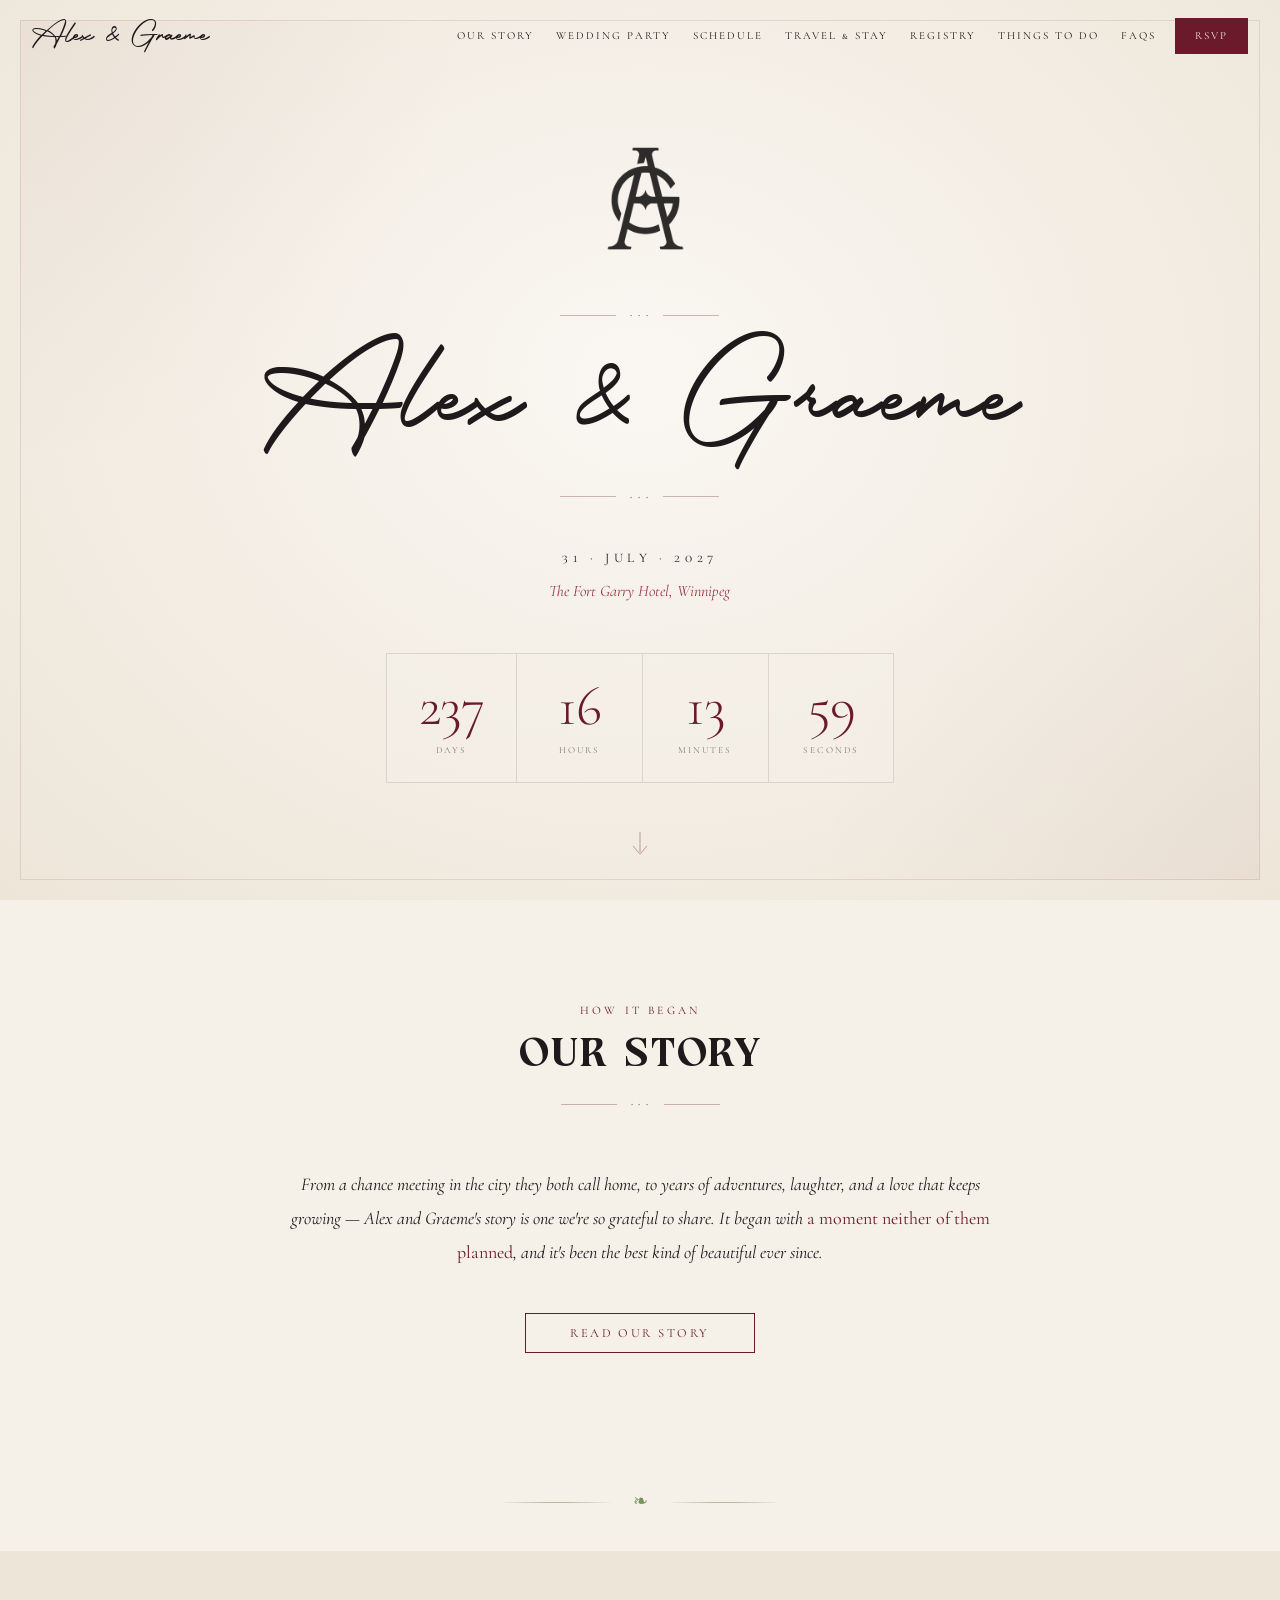
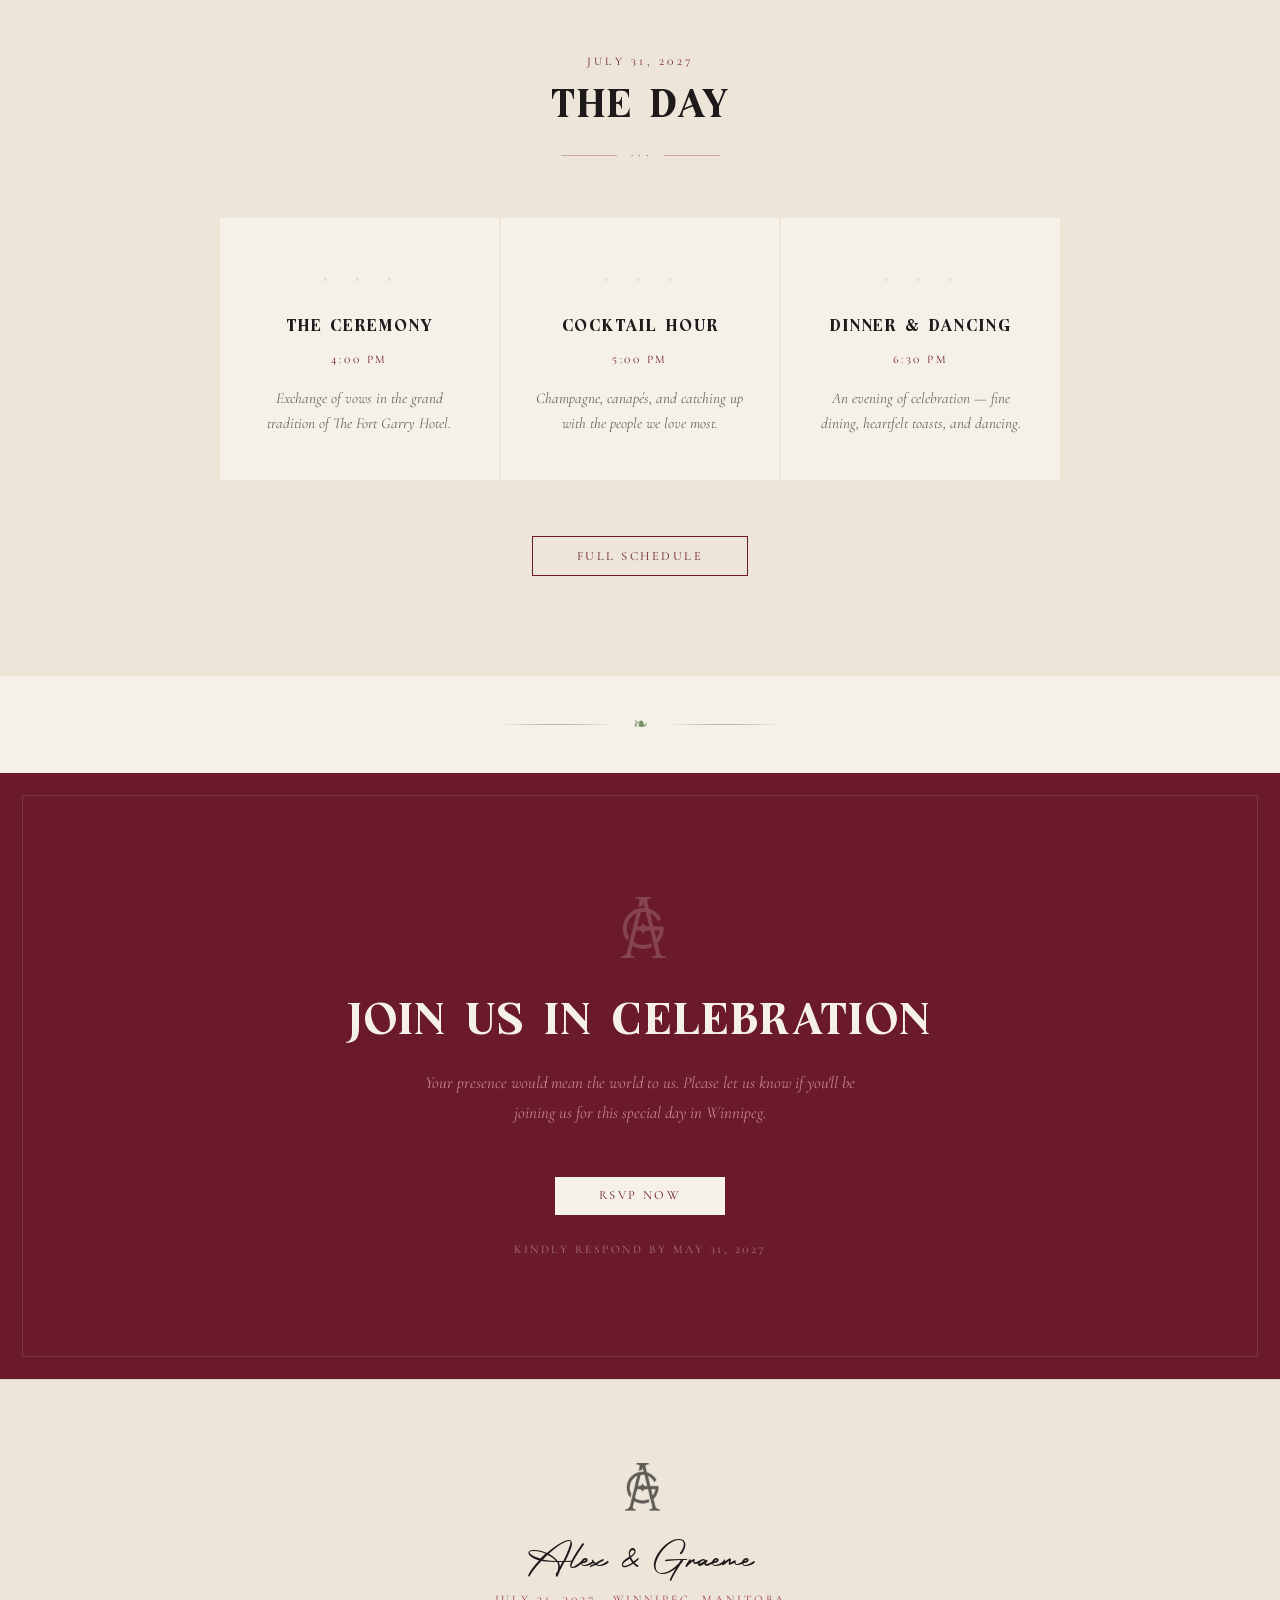
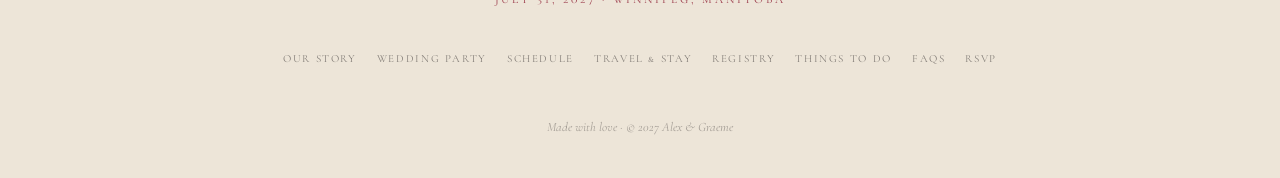
==== index.html @ aad39998 "Initial wedding website build — Alex & Graeme Full static site for alexandgraeme.com: - index.html: " ====
<!DOCTYPE html>
<html lang="en">
<head>
  <meta charset="UTF-8">
  <meta name="viewport" content="width=device-width, initial-scale=1.0">
  <meta name="description" content="Alex & Graeme are getting married! July 31, 2027 at The Fort Garry Hotel, Winnipeg. We'd love to celebrate with you.">
  <title>Alex &amp; Graeme — July 31, 2027 · Winnipeg</title>
  <link rel="preconnect" href="https://fonts.googleapis.com">
  <link rel="preconnect" href="https://fonts.gstatic.com" crossorigin>
  <link rel="stylesheet" href="/css/styles.css">
  <link rel="stylesheet" href="/css/home.css">
</head>
<body>

  <!-- ================================================
       NAVIGATION
       ================================================ -->
  <nav class="site-nav" id="site-nav">
    <div class="nav-container">
      <a href="/" class="nav-logo">Alex &amp; Graeme</a>
      <button class="nav-hamburger" aria-label="Open menu" aria-expanded="false">
        <span></span>
        <span></span>
        <span></span>
      </button>
      <ul class="nav-menu" role="list">
        <li><a href="/pages/our-story.html">Our Story</a></li>
        <li><a href="/pages/wedding-party.html">Wedding Party</a></li>
        <li><a href="/pages/schedule.html">Schedule</a></li>
        <li><a href="/pages/travel.html">Travel &amp; Stay</a></li>
        <li><a href="/pages/registry.html">Registry</a></li>
        <li><a href="/pages/things-to-do.html">Things To Do</a></li>
        <li><a href="/pages/faq.html">FAQs</a></li>
        <li class="nav-rsvp"><a href="/pages/rsvp.html">RSVP</a></li>
      </ul>
    </div>
  </nav>

  <!-- ================================================
       HERO
       ================================================ -->
  <section class="hero" id="hero" aria-label="Welcome">
    <div class="hero-content">

      <img
        src="/assets/icons/monogram.png"
        alt="Alex and Graeme monogram"
        class="hero-monogram"
        width="120"
        height="120"
      >

      <div class="ornament-divider" aria-hidden="true">
        <span class="line"></span>
        <span class="gem">◆ ◆ ◆</span>
        <span class="line"></span>
      </div>

      <h1 class="couple-names">Alex &amp; Graeme</h1>

      <div class="ornament-divider" aria-hidden="true">
        <span class="line"></span>
        <span class="gem">◆ ◆ ◆</span>
        <span class="line"></span>
      </div>

      <p class="wedding-date">31 &middot; July &middot; 2027</p>
      <p class="wedding-venue">The Fort Garry Hotel, Winnipeg</p>

      <div class="countdown" id="countdown" aria-label="Countdown to the wedding">
        <div class="countdown-item">
          <span class="countdown-number" id="days">--</span>
          <span class="countdown-label">Days</span>
        </div>
        <div class="countdown-item">
          <span class="countdown-number" id="hours">--</span>
          <span class="countdown-label">Hours</span>
        </div>
        <div class="countdown-item">
          <span class="countdown-number" id="minutes">--</span>
          <span class="countdown-label">Minutes</span>
        </div>
        <div class="countdown-item">
          <span class="countdown-number" id="seconds">--</span>
          <span class="countdown-label">Seconds</span>
        </div>
      </div>

    </div>

    <a class="hero-scroll" href="#story" aria-label="Scroll to Our Story">
      <svg width="18" height="28" viewBox="0 0 18 28" fill="none" aria-hidden="true" xmlns="http://www.w3.org/2000/svg">
        <line x1="9" y1="0" x2="9" y2="20" stroke="currentColor" stroke-width="1"/>
        <polyline points="2,14 9,22 16,14" fill="none" stroke="currentColor" stroke-width="1"/>
      </svg>
    </a>
  </section>

  <!-- ================================================
       OUR STORY TEASER
       ================================================ -->
  <section class="story-teaser" id="story">
    <div class="container">
      <div class="section-header">
        <span class="section-eyebrow">How It Began</span>
        <h2>Our Story</h2>
        <div class="ornament-divider" aria-hidden="true">
          <span class="line"></span>
          <span class="gem">◆ ◆ ◆</span>
          <span class="line"></span>
        </div>
      </div>

      <div class="story-content">
        <p class="story-intro">
          From a chance meeting in the city they both call home, to years of adventures,
          laughter, and a love that keeps growing — Alex and Graeme's story is one we're
          so grateful to share. It began with <em>a moment neither of them planned</em>,
          and it's been the best kind of beautiful ever since.
        </p>
        <a href="/pages/our-story.html" class="btn btn-outline">Read Our Story</a>
      </div>
    </div>
  </section>

  <!-- Botanical section divider -->
  <div class="botanical-divider" aria-hidden="true">
    <div class="botanical-divider__inner">
      <span class="botanical-divider__line"></span>
      <span class="botanical-divider__motif">❧</span>
      <span class="botanical-divider__line"></span>
    </div>
  </div>

  <!-- ================================================
       SCHEDULE PREVIEW
       ================================================ -->
  <section class="schedule-preview" id="schedule">
    <div class="container">
      <div class="section-header">
        <span class="section-eyebrow">July 31, 2027</span>
        <h2>The Day</h2>
        <div class="ornament-divider" aria-hidden="true">
          <span class="line"></span>
          <span class="gem">◆ ◆ ◆</span>
          <span class="line"></span>
        </div>
      </div>

      <div class="schedule-cards">

        <article class="schedule-card">
          <div class="schedule-card-icon" aria-hidden="true">◇ &nbsp; ◇ &nbsp; ◇</div>
          <h3>The Ceremony</h3>
          <span class="schedule-card-time">4:00 PM</span>
          <p>Exchange of vows in the grand tradition of The Fort Garry Hotel.</p>
        </article>

        <article class="schedule-card">
          <div class="schedule-card-icon" aria-hidden="true">◇ &nbsp; ◇ &nbsp; ◇</div>
          <h3>Cocktail Hour</h3>
          <span class="schedule-card-time">5:00 PM</span>
          <p>Champagne, canapés, and catching up with the people we love most.</p>
        </article>

        <article class="schedule-card">
          <div class="schedule-card-icon" aria-hidden="true">◇ &nbsp; ◇ &nbsp; ◇</div>
          <h3>Dinner &amp; Dancing</h3>
          <span class="schedule-card-time">6:30 PM</span>
          <p>An evening of celebration — fine dining, heartfelt toasts, and dancing.</p>
        </article>

      </div>

      <a href="/pages/schedule.html" class="btn btn-outline">Full Schedule</a>
    </div>
  </section>

  <!-- Botanical section divider -->
  <div class="botanical-divider" aria-hidden="true">
    <div class="botanical-divider__inner">
      <span class="botanical-divider__line"></span>
      <span class="botanical-divider__motif">❧</span>
      <span class="botanical-divider__line"></span>
    </div>
  </div>

  <!-- ================================================
       RSVP CTA
       ================================================ -->
  <section class="rsvp-cta" id="rsvp-cta">
    <div class="container">
      <img
        src="/assets/icons/monogram.png"
        alt=""
        class="rsvp-monogram"
        aria-hidden="true"
        width="72"
        height="72"
      >
      <h2>Join Us in Celebration</h2>
      <p>
        Your presence would mean the world to us. Please let us know
        if you'll be joining us for this special day in Winnipeg.
      </p>
      <a href="/pages/rsvp.html" class="btn btn-primary-light">RSVP Now</a>
      <span class="rsvp-deadline">Kindly respond by May 31, 2027</span>
    </div>
  </section>

  <!-- ================================================
       FOOTER
       ================================================ -->
  <footer class="site-footer">
    <div class="container">

      <img
        src="/assets/icons/monogram.png"
        alt="Alex and Graeme monogram"
        class="footer-monogram"
        width="56"
        height="56"
      >
      <p class="footer-names">Alex &amp; Graeme</p>
      <p class="footer-date">July 31, 2027 &middot; Winnipeg, Manitoba</p>

      <nav class="footer-nav" aria-label="Footer navigation">
        <a href="/pages/our-story.html">Our Story</a>
        <a href="/pages/wedding-party.html">Wedding Party</a>
        <a href="/pages/schedule.html">Schedule</a>
        <a href="/pages/travel.html">Travel &amp; Stay</a>
        <a href="/pages/registry.html">Registry</a>
        <a href="/pages/things-to-do.html">Things To Do</a>
        <a href="/pages/faq.html">FAQs</a>
        <a href="/pages/rsvp.html">RSVP</a>
      </nav>

      <p class="footer-copy">Made with love &middot; &copy; 2027 Alex &amp; Graeme</p>
    </div>
  </footer>

  <script src="/js/nav.js"></script>
  <script src="/js/countdown.js"></script>

</body>
</html>
---- css/styles.css ----
/* =============================================================
   GLOBAL STYLES — Alex & Graeme Wedding
   alexandgraeme.com
   ============================================================= */

@import url('https://fonts.googleapis.com/css2?family=Cormorant+Garamond:ital,wght@0,300;0,400;0,600;1,300;1,400&family=Cormorant+SC:wght@300;400;600&display=swap');

@font-face {
  font-family: 'Motterdam';
  src: url('../assets/fonts/Motterdam.ttf') format('truetype');
  font-weight: normal;
  font-style: normal;
  font-display: swap;
}

@font-face {
  font-family: 'Strong2';
  src: url('../assets/fonts/Strong 2.ttf') format('truetype');
  font-weight: normal;
  font-style: normal;
  font-display: swap;
}

/* =============================================
   VARIABLES
   ============================================= */

:root {
  --burgundy:    #6B1A2B;
  --crimson:     #8B1A2E;
  --wine:        #9B3A4A;
  --forest-sage: #4A5E3A;
  --light-sage:  #7A9165;
  --ivory:       #F5F0E8;
  --warm-cream:  #EDE5D8;
  --dusty-rose:  #C4848A;
  --charcoal:    #1E1A1B;

  --font-script:  'Motterdam', cursive;
  --font-display: 'Strong2', serif;
  --font-body:    'Cormorant Garamond', Georgia, serif;
  --font-sc:      'Cormorant SC', Georgia, serif;

  --nav-height:    72px;
  --container-max: 1100px;
  --section-pad:   100px;
}

/* =============================================
   RESET & BASE
   ============================================= */

*, *::before, *::after {
  box-sizing: border-box;
  margin: 0;
  padding: 0;
}

html {
  scroll-behavior: smooth;
}

body {
  font-family: var(--font-body);
  font-size: 18px;
  line-height: 1.75;
  color: var(--charcoal);
  background-color: var(--ivory);
  -webkit-font-smoothing: antialiased;
}

img {
  max-width: 100%;
  height: auto;
  display: block;
}

a {
  color: inherit;
  text-decoration: none;
}

/* =============================================
   LAYOUT
   ============================================= */

.container {
  max-width: var(--container-max);
  margin: 0 auto;
  padding: 0 2rem;
}

/* =============================================
   TYPOGRAPHY
   ============================================= */

.section-eyebrow {
  font-family: var(--font-sc);
  font-size: 0.72rem;
  letter-spacing: 0.28em;
  text-transform: uppercase;
  color: var(--burgundy);
  margin-bottom: 0.75rem;
  display: block;
}

.section-header {
  text-align: center;
  margin-bottom: 3.5rem;
}

.section-header h2 {
  font-family: var(--font-display);
  font-size: 2.5rem;
  font-weight: normal;
  color: var(--charcoal);
  letter-spacing: 0.06em;
  text-transform: uppercase;
  line-height: 1.15;
}

/* =============================================
   BUTTONS
   ============================================= */

.btn {
  display: inline-block;
  padding: 0.8rem 2.75rem;
  font-family: var(--font-sc);
  font-size: 0.78rem;
  letter-spacing: 0.2em;
  text-transform: uppercase;
  cursor: pointer;
  transition: background-color 0.25s ease, color 0.25s ease, transform 0.25s ease;
  border: none;
  line-height: 1;
}

.btn-primary {
  background-color: var(--burgundy);
  color: var(--ivory);
}

.btn-primary:hover {
  background-color: var(--wine);
  transform: translateY(-2px);
}

.btn-primary-light {
  background-color: var(--ivory);
  color: var(--burgundy);
}

.btn-primary-light:hover {
  background-color: var(--warm-cream);
  transform: translateY(-2px);
}

.btn-outline {
  background-color: transparent;
  color: var(--burgundy);
  border: 1px solid var(--burgundy);
}

.btn-outline:hover {
  background-color: var(--burgundy);
  color: var(--ivory);
  transform: translateY(-2px);
}

/* =============================================
   ORNAMENT DIVIDER  ── ◆ ──
   ============================================= */

.ornament-divider {
  display: flex;
  align-items: center;
  justify-content: center;
  gap: 0.875rem;
  margin: 1.25rem auto;
}

.ornament-divider .line {
  width: 56px;
  height: 1px;
  background-color: var(--burgundy);
  opacity: 0.3;
}

.ornament-divider .gem {
  color: var(--burgundy);
  font-size: 0.45rem;
  opacity: 0.65;
  letter-spacing: 0.25em;
}

/* =============================================
   BOTANICAL SECTION DIVIDER
   ============================================= */

.botanical-divider {
  display: flex;
  justify-content: center;
  padding: 2.5rem 0;
}

.botanical-divider__inner {
  display: flex;
  align-items: center;
  gap: 1.25rem;
  width: 280px;
}

.botanical-divider__line {
  flex: 1;
  height: 1px;
  background: linear-gradient(90deg, transparent, var(--light-sage) 40%, var(--light-sage) 60%, transparent);
  opacity: 0.55;
}

.botanical-divider__motif {
  color: var(--light-sage);
  font-size: 1.1rem;
  line-height: 1;
}

/* =============================================
   NAVIGATION
   ============================================= */

.site-nav {
  position: fixed;
  top: 0;
  left: 0;
  right: 0;
  z-index: 1000;
  transition: background 0.35s ease, box-shadow 0.35s ease;
}

.site-nav.scrolled {
  background: rgba(245, 240, 232, 0.97);
  backdrop-filter: blur(10px);
  -webkit-backdrop-filter: blur(10px);
  box-shadow: 0 1px 0 rgba(30, 26, 27, 0.08);
}

.nav-container {
  display: flex;
  align-items: center;
  justify-content: space-between;
  height: var(--nav-height);
  padding: 0 2rem;
  max-width: 1280px;
  margin: 0 auto;
}

.nav-logo {
  font-family: var(--font-script);
  font-size: 1.75rem;
  color: var(--charcoal);
  white-space: nowrap;
  transition: color 0.2s;
  flex-shrink: 0;
}

.nav-logo:hover {
  color: var(--burgundy);
}

.nav-menu {
  display: flex;
  align-items: center;
  list-style: none;
  gap: 0;
}

.nav-menu li a {
  font-family: var(--font-sc);
  font-size: 0.68rem;
  letter-spacing: 0.18em;
  text-transform: uppercase;
  color: var(--charcoal);
  padding: 0.5rem 0.7rem;
  display: block;
  transition: color 0.2s;
  white-space: nowrap;
}

.nav-menu li a:hover,
.nav-menu li a.active {
  color: var(--burgundy);
}

.nav-menu .nav-rsvp a {
  background-color: var(--burgundy);
  color: var(--ivory);
  padding: 0.5rem 1.25rem;
  margin-left: 0.5rem;
}

.nav-menu .nav-rsvp a:hover {
  background-color: var(--wine);
  color: var(--ivory);
}

.nav-hamburger {
  display: none;
  flex-direction: column;
  gap: 5px;
  background: none;
  border: none;
  cursor: pointer;
  padding: 0.5rem;
}

.nav-hamburger span {
  display: block;
  width: 24px;
  height: 1.5px;
  background-color: var(--charcoal);
  transition: all 0.3s ease;
  transform-origin: center;
}

.nav-hamburger.active span:nth-child(1) {
  transform: translateY(6.5px) rotate(45deg);
}

.nav-hamburger.active span:nth-child(2) {
  opacity: 0;
  transform: scaleX(0);
}

.nav-hamburger.active span:nth-child(3) {
  transform: translateY(-6.5px) rotate(-45deg);
}

/* =============================================
   PAGE HERO (inner pages)
   ============================================= */

.page-hero {
  background-color: var(--warm-cream);
  padding: calc(var(--nav-height) + 5rem) 0 5rem;
  text-align: center;
  position: relative;
}

.page-hero::after {
  content: '';
  position: absolute;
  bottom: 0;
  left: 0;
  right: 0;
  height: 1px;
  background: linear-gradient(90deg, transparent, rgba(107,26,43,0.15), transparent);
}

.page-title {
  font-family: var(--font-display);
  font-size: clamp(2.25rem, 6vw, 3.75rem);
  font-weight: normal;
  color: var(--charcoal);
  letter-spacing: 0.06em;
  text-transform: uppercase;
  line-height: 1.1;
}

.page-subtitle {
  font-family: var(--font-body);
  font-style: italic;
  font-size: 1.1rem;
  color: var(--wine);
  margin-top: 0.75rem;
}

/* =============================================
   CONTENT PLACEHOLDER
   ============================================= */

.page-content {
  padding: var(--section-pad) 0;
}

.coming-soon {
  text-align: center;
  max-width: 560px;
  margin: 0 auto;
  padding: 4rem 2.5rem;
  border: 1px solid rgba(107, 26, 43, 0.12);
  background-color: var(--warm-cream);
}

.coming-soon p {
  font-style: italic;
  color: var(--wine);
  font-size: 1.05rem;
  line-height: 1.8;
}

/* =============================================
   FOOTER
   ============================================= */

.site-footer {
  background-color: var(--warm-cream);
  padding: 5rem 0 2.5rem;
  text-align: center;
  border-top: 1px solid rgba(30, 26, 27, 0.07);
}

.footer-monogram {
  width: 56px;
  margin: 0 auto 1.5rem;
  opacity: 0.6;
}

.footer-names {
  font-family: var(--font-script);
  font-size: 2.25rem;
  color: var(--charcoal);
  margin-bottom: 0.35rem;
  line-height: 1.2;
}

.footer-date {
  font-family: var(--font-sc);
  font-size: 0.72rem;
  letter-spacing: 0.25em;
  text-transform: uppercase;
  color: var(--wine);
  margin-bottom: 2.5rem;
}

.footer-nav {
  display: flex;
  flex-wrap: wrap;
  justify-content: center;
  gap: 0.25rem 1.25rem;
  margin-bottom: 3rem;
}

.footer-nav a {
  font-family: var(--font-sc);
  font-size: 0.68rem;
  letter-spacing: 0.15em;
  text-transform: uppercase;
  color: var(--charcoal);
  opacity: 0.5;
  transition: opacity 0.2s, color 0.2s;
}

.footer-nav a:hover {
  opacity: 1;
  color: var(--burgundy);
}

.footer-copy {
  font-family: var(--font-body);
  font-size: 0.8rem;
  color: var(--charcoal);
  opacity: 0.35;
  font-style: italic;
}

/* =============================================
   RESPONSIVE
   ============================================= */

@media (max-width: 960px) {
  :root {
    --section-pad: 70px;
  }

  .section-header h2 {
    font-size: 2rem;
  }

  .nav-hamburger {
    display: flex;
  }

  .nav-menu {
    display: none;
    position: absolute;
    top: var(--nav-height);
    left: 0;
    right: 0;
    background: rgba(245, 240, 232, 0.98);
    backdrop-filter: blur(12px);
    -webkit-backdrop-filter: blur(12px);
    flex-direction: column;
    align-items: stretch;
    padding: 0.75rem 0 1.5rem;
    box-shadow: 0 6px 24px rgba(30, 26, 27, 0.1);
    border-top: 1px solid rgba(30, 26, 27, 0.06);
  }

  .nav-menu.active {
    display: flex;
  }

  .nav-menu li a {
    padding: 0.875rem 2rem;
    font-size: 0.78rem;
  }

  .nav-menu .nav-rsvp a {
    margin: 0.75rem 2rem 0;
    text-align: center;
    padding: 0.875rem 1.25rem;
  }
}

@media (max-width: 600px) {
  :root {
    --section-pad: 56px;
  }

  .container {
    padding: 0 1.25rem;
  }
}
---- css/home.css ----
/* =============================================================
   HOME PAGE — Alex & Graeme Wedding
   ============================================================= */

/* =============================================
   HERO
   ============================================= */

.hero {
  position: relative;
  min-height: 100vh;
  display: flex;
  flex-direction: column;
  align-items: center;
  justify-content: center;
  background: radial-gradient(ellipse at 50% 42%, #faf7f2 0%, var(--warm-cream) 100%);
  text-align: center;
  overflow: hidden;
  padding: calc(var(--nav-height) + 2rem) 2rem 5rem;
}

/* Elegant inset border frame */
.hero::before {
  content: '';
  position: absolute;
  inset: 20px;
  border: 1px solid rgba(107, 26, 43, 0.11);
  pointer-events: none;
}

/* Corner flourishes */
.hero::after {
  content: '';
  position: absolute;
  inset: 20px;
  background:
    radial-gradient(circle at top left, rgba(107,26,43,0.04) 0%, transparent 30%),
    radial-gradient(circle at bottom right, rgba(107,26,43,0.04) 0%, transparent 30%);
  pointer-events: none;
}

.hero-content {
  position: relative;
  z-index: 1;
  display: flex;
  flex-direction: column;
  align-items: center;
}

.hero-monogram {
  width: 120px;
  height: auto;
  margin-bottom: 1.75rem;
  opacity: 0.82;
}

.couple-names {
  font-family: var(--font-script);
  font-size: clamp(3.75rem, 9vw, 7.5rem);
  font-weight: normal;
  color: var(--charcoal);
  line-height: 1.05;
  margin: 0.25rem 0;
  letter-spacing: 0.02em;
}

.wedding-date {
  font-family: var(--font-sc);
  font-size: 0.82rem;
  letter-spacing: 0.35em;
  text-transform: uppercase;
  color: var(--charcoal);
  margin-top: 1.5rem;
  margin-bottom: 0.4rem;
}

.wedding-venue {
  font-family: var(--font-body);
  font-style: italic;
  font-size: 1rem;
  color: var(--wine);
  margin-bottom: 3rem;
}

/* =============================================
   COUNTDOWN
   ============================================= */

.countdown {
  display: flex;
  align-items: flex-start;
  border: 1px solid rgba(107, 26, 43, 0.14);
  background: rgba(245, 240, 232, 0.6);
}

.countdown-item {
  display: flex;
  flex-direction: column;
  align-items: center;
  padding: 1.5rem 2rem;
}

.countdown-item + .countdown-item {
  border-left: 1px solid rgba(107, 26, 43, 0.14);
}

.countdown-number {
  font-family: var(--font-body);
  font-size: clamp(2.25rem, 5vw, 3.5rem);
  font-weight: 300;
  color: var(--burgundy);
  line-height: 1;
  letter-spacing: -0.02em;
  min-width: 2.25ch;
  text-align: center;
}

.countdown-label {
  font-family: var(--font-sc);
  font-size: 0.58rem;
  letter-spacing: 0.22em;
  text-transform: uppercase;
  color: var(--charcoal);
  opacity: 0.55;
  margin-top: 0.5rem;
}

/* Scroll indicator */
.hero-scroll {
  position: absolute;
  bottom: 2.5rem;
  left: 50%;
  transform: translateX(-50%);
  color: var(--burgundy);
  opacity: 0.4;
  transition: opacity 0.25s;
  animation: hero-bounce 2.5s ease-in-out infinite;
  display: flex;
  flex-direction: column;
  align-items: center;
  gap: 0.25rem;
}

.hero-scroll:hover {
  opacity: 0.8;
}

.scroll-label {
  font-family: var(--font-sc);
  font-size: 0.55rem;
  letter-spacing: 0.25em;
  text-transform: uppercase;
  color: var(--charcoal);
  opacity: 0.5;
}

@keyframes hero-bounce {
  0%, 100% { transform: translateX(-50%) translateY(0); }
  50%       { transform: translateX(-50%) translateY(7px); }
}

/* =============================================
   OUR STORY TEASER
   ============================================= */

.story-teaser {
  padding: var(--section-pad) 0;
  background-color: var(--ivory);
}

.story-content {
  max-width: 700px;
  margin: 0 auto;
  text-align: center;
}

.story-intro {
  font-size: 1.125rem;
  line-height: 1.9;
  color: var(--charcoal);
  font-style: italic;
  margin-bottom: 2.75rem;
}

.story-intro em {
  font-style: normal;
  color: var(--burgundy);
}

/* =============================================
   SCHEDULE PREVIEW
   ============================================= */

.schedule-preview {
  padding: var(--section-pad) 0;
  background-color: var(--warm-cream);
  text-align: center;
  position: relative;
}

.schedule-cards {
  display: grid;
  grid-template-columns: repeat(3, 1fr);
  gap: 2px;
  max-width: 840px;
  margin: 0 auto 3.5rem;
}

.schedule-card {
  background-color: var(--ivory);
  padding: 3rem 2rem 2.75rem;
  text-align: center;
  transition: transform 0.28s ease, box-shadow 0.28s ease;
  position: relative;
}

.schedule-card:hover {
  transform: translateY(-5px);
  box-shadow: 0 12px 36px rgba(30, 26, 27, 0.07);
  z-index: 1;
}

.schedule-card-icon {
  font-size: 0.85rem;
  color: var(--burgundy);
  opacity: 0.45;
  margin-bottom: 1.5rem;
  letter-spacing: 0.35em;
}

.schedule-card h3 {
  font-family: var(--font-display);
  font-size: 1rem;
  font-weight: normal;
  letter-spacing: 0.12em;
  text-transform: uppercase;
  color: var(--charcoal);
  margin-bottom: 0.5rem;
}

.schedule-card-time {
  font-family: var(--font-sc);
  font-size: 0.72rem;
  letter-spacing: 0.22em;
  text-transform: uppercase;
  color: var(--burgundy);
  margin-bottom: 1rem;
  display: block;
}

.schedule-card p {
  font-size: 0.95rem;
  color: var(--charcoal);
  opacity: 0.65;
  line-height: 1.65;
  font-style: italic;
}

/* =============================================
   RSVP CTA
   ============================================= */

.rsvp-cta {
  padding: calc(var(--section-pad) * 1.2) 0;
  background-color: var(--burgundy);
  text-align: center;
  position: relative;
  overflow: hidden;
}

.rsvp-cta::before {
  content: '';
  position: absolute;
  inset: 22px;
  border: 1px solid rgba(245, 240, 232, 0.12);
  pointer-events: none;
}

.rsvp-monogram {
  width: 72px;
  margin: 0 auto 2rem;
  filter: brightness(0) invert(1);
  opacity: 0.18;
}

.rsvp-cta h2 {
  font-family: var(--font-display);
  font-size: clamp(2rem, 5vw, 2.75rem);
  font-weight: normal;
  color: var(--ivory);
  letter-spacing: 0.07em;
  text-transform: uppercase;
  margin-bottom: 1.25rem;
  line-height: 1.15;
}

.rsvp-cta p {
  font-family: var(--font-body);
  font-style: italic;
  font-size: 1.05rem;
  color: var(--dusty-rose);
  max-width: 460px;
  margin: 0 auto 3rem;
  line-height: 1.8;
}

.rsvp-deadline {
  font-family: var(--font-sc);
  font-size: 0.72rem;
  letter-spacing: 0.22em;
  text-transform: uppercase;
  color: rgba(245, 240, 232, 0.45);
  margin-top: 1.5rem;
  display: block;
}

/* =============================================
   RESPONSIVE — HOME
   ============================================= */

@media (max-width: 960px) {
  .hero::before {
    inset: 14px;
  }

  .schedule-cards {
    grid-template-columns: 1fr;
    max-width: 420px;
    gap: 2px;
  }

  .countdown-item {
    padding: 1.25rem 1.5rem;
  }
}

@media (max-width: 600px) {
  .hero::before {
    inset: 10px;
  }

  .hero-monogram {
    width: 90px;
    margin-bottom: 1.5rem;
  }

  .countdown-item {
    padding: 1rem 0.875rem;
  }

  .story-intro {
    font-size: 1rem;
  }
}

@media (max-width: 400px) {
  .countdown-item {
    padding: 0.875rem 0.625rem;
  }
}
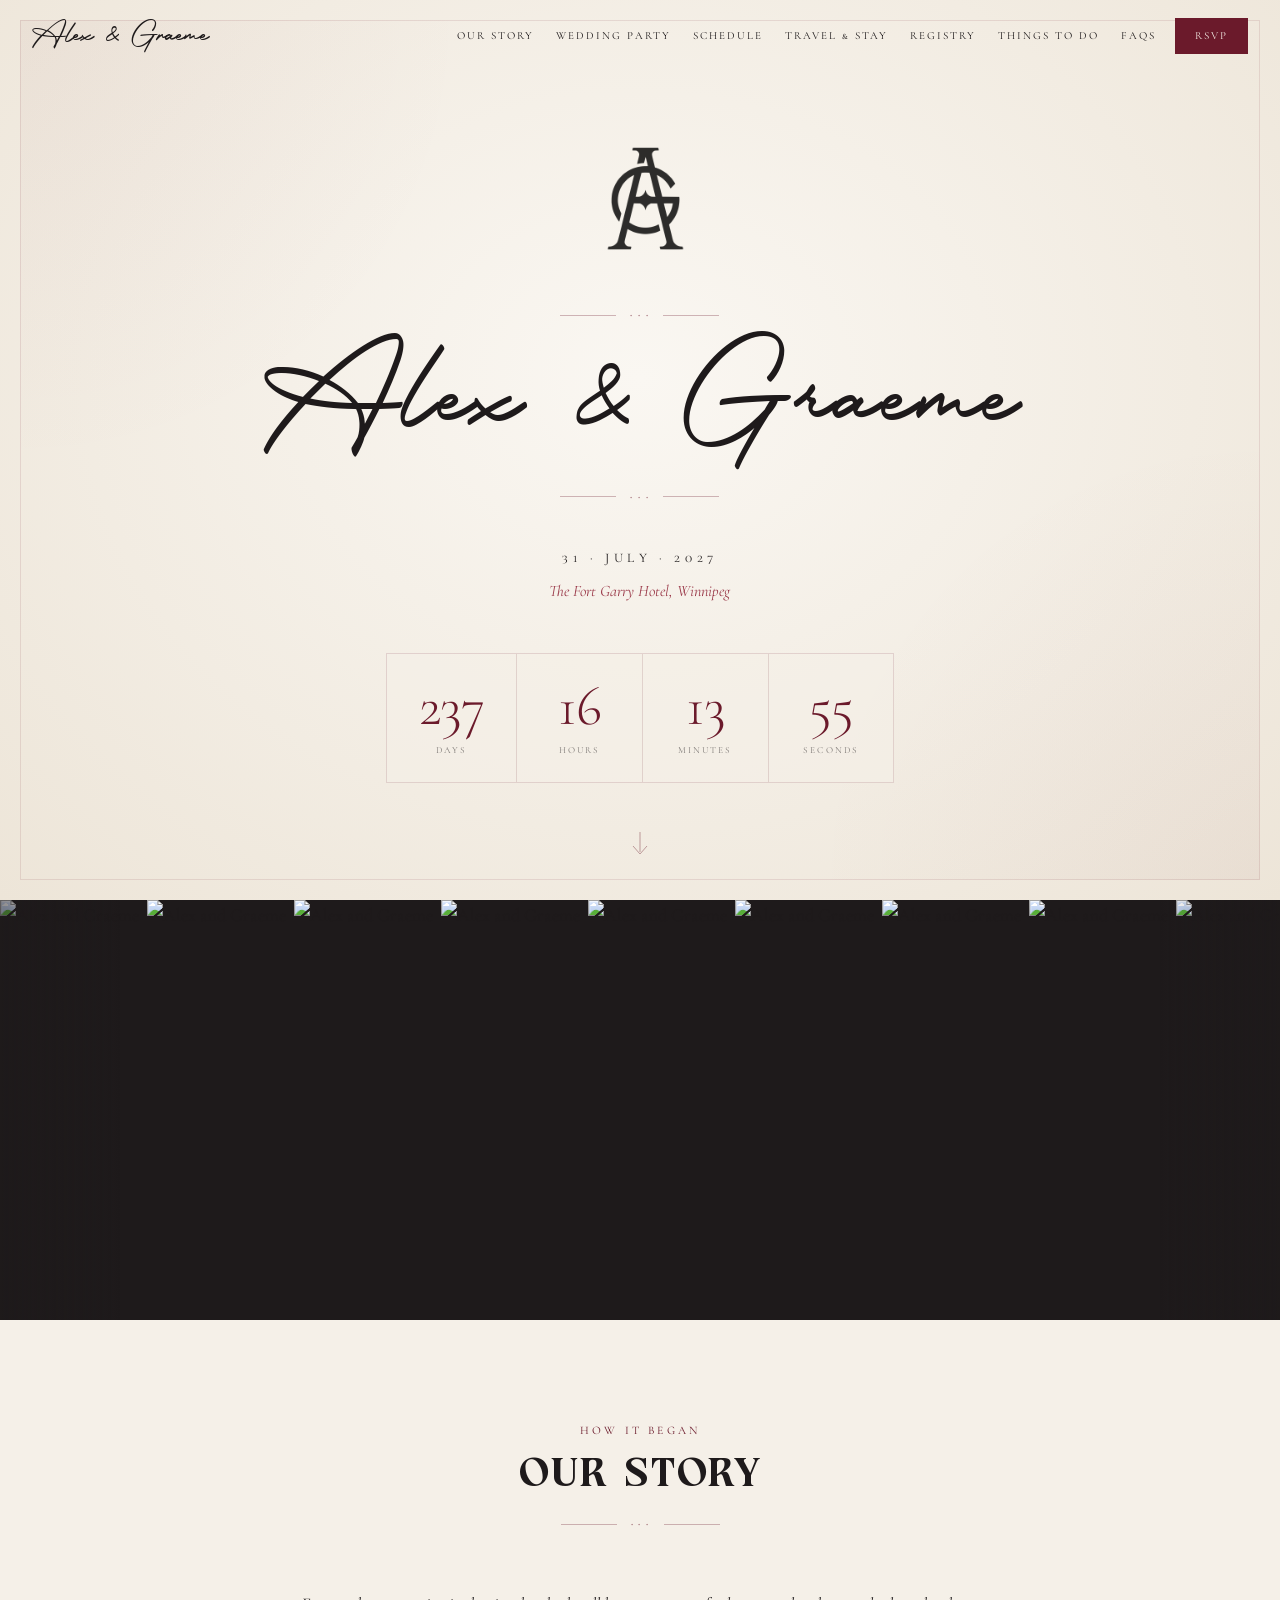
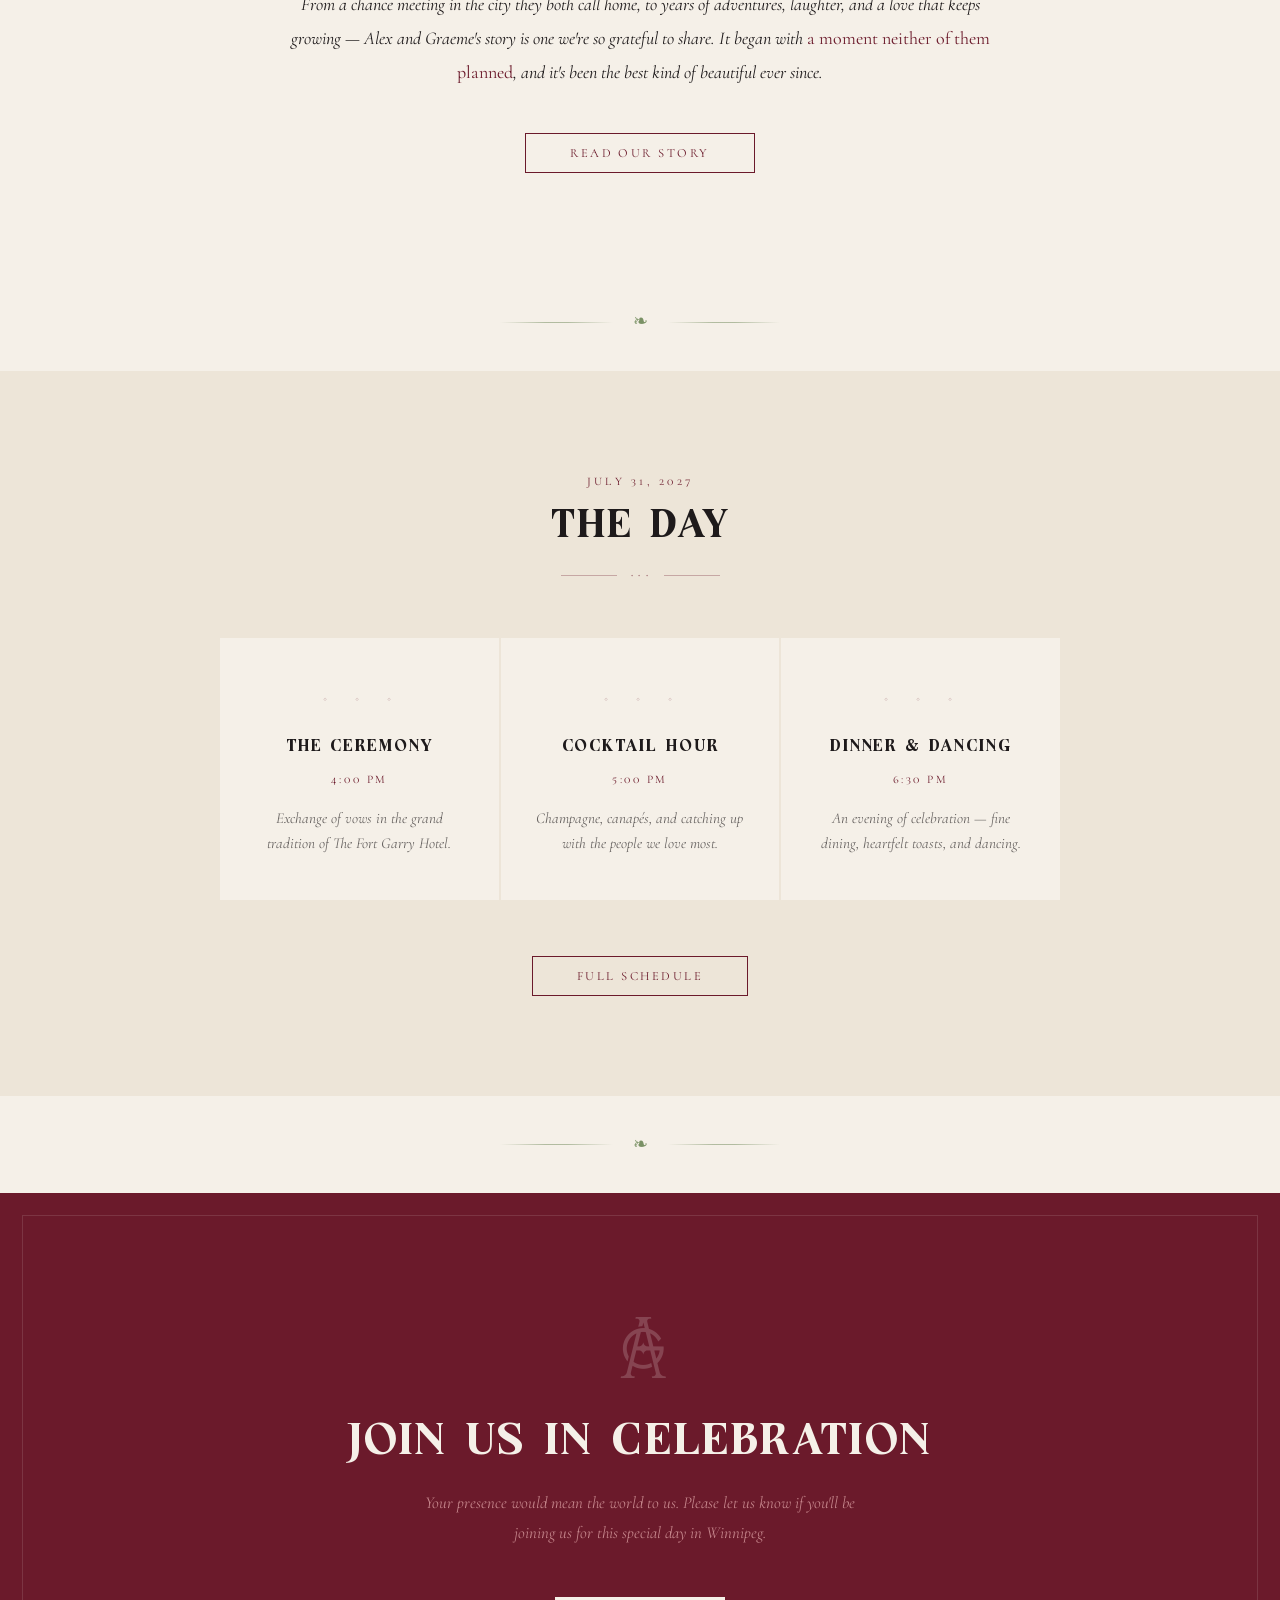
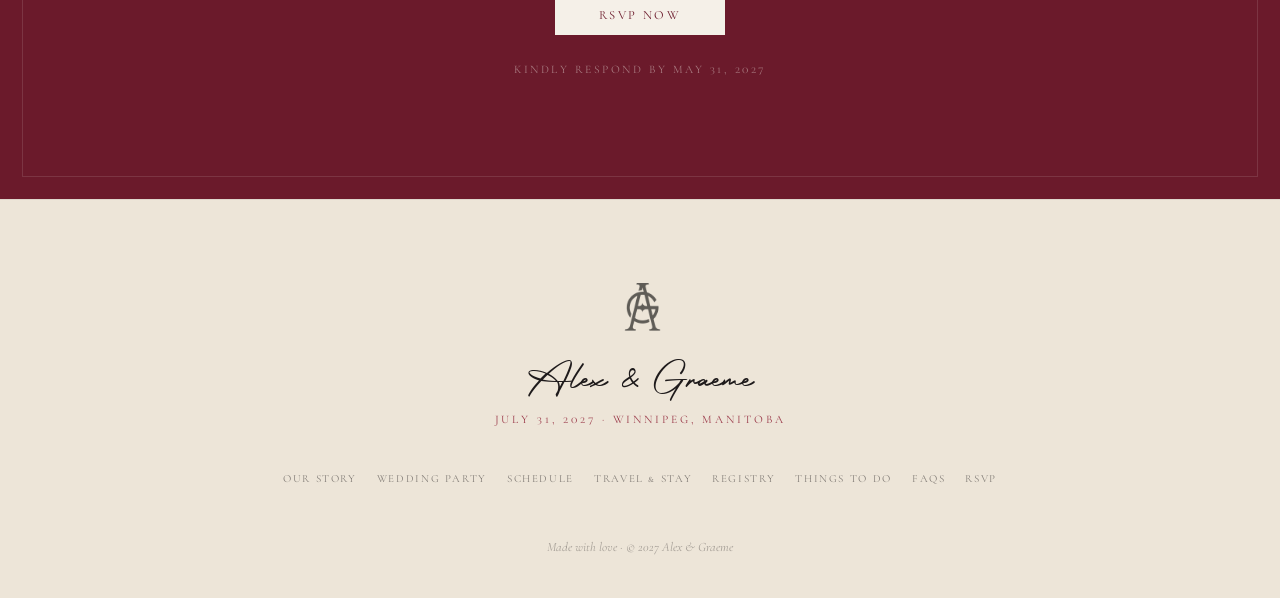
==== commit d6c4f126: "Homepage build - scrolling photo banner, monogram hero, nav styling - Rebuilt photo banner with bann" ====
--- a/index.html
+++ b/index.html
@@ -97,6 +97,24 @@
   </section>
 
   <!-- ================================================
+       PHOTO BANNER
+       ================================================ -->
+  <section class="photo-banner">
+    <div class="banner-track">
+      <img src="assets/photos/couple/MK406615.JPG"  alt="Alex and Graeme">
+      <img src="assets/photos/couple/MK406622.JPG"  alt="Alex and Graeme">
+      <img src="assets/photos/couple/MK406633.jpeg" alt="Alex and Graeme">
+      <img src="assets/photos/couple/MK406654.JPG"  alt="Alex and Graeme">
+      <img src="assets/photos/couple/MK406671.jpeg" alt="Alex and Graeme">
+      <img src="assets/photos/couple/MK406615.JPG"  alt="Alex and Graeme">
+      <img src="assets/photos/couple/MK406622.JPG"  alt="Alex and Graeme">
+      <img src="assets/photos/couple/MK406633.jpeg" alt="Alex and Graeme">
+      <img src="assets/photos/couple/MK406654.JPG"  alt="Alex and Graeme">
+      <img src="assets/photos/couple/MK406671.jpeg" alt="Alex and Graeme">
+    </div>
+  </section>
+
+  <!-- ================================================
        OUR STORY TEASER
        ================================================ -->
   <section class="story-teaser" id="story">
--- a/css/home.css
+++ b/css/home.css
@@ -160,6 +160,66 @@
 }
 
 /* =============================================
+   PHOTO BANNER
+   ============================================= */
+
+.photo-banner {
+  width: 100%;
+  height: 420px;
+  overflow: hidden;
+  position: relative;
+  background: #1E1A1B;
+}
+
+.photo-banner::before,
+.photo-banner::after {
+  content: '';
+  position: absolute;
+  top: 0;
+  width: 120px;
+  height: 100%;
+  z-index: 2;
+  pointer-events: none;
+}
+
+.photo-banner::before {
+  left: 0;
+  background: linear-gradient(to right, rgba(30, 26, 27, 0.5), transparent);
+}
+
+.photo-banner::after {
+  right: 0;
+  background: linear-gradient(to left, rgba(30, 26, 27, 0.5), transparent);
+}
+
+.banner-track {
+  display: flex;
+  width: max-content;
+  height: 100%;
+  animation: banner-scroll 40s linear infinite;
+  will-change: transform;
+}
+
+.banner-track:hover {
+  animation-play-state: paused;
+}
+
+@keyframes banner-scroll {
+  from { transform: translateX(0); }
+  to   { transform: translateX(-50%); }
+}
+
+.banner-track img {
+  height: 100%;
+  width: auto;
+  object-fit: cover;
+  object-position: center;
+  flex-shrink: 0;
+  margin-right: 8px;
+  display: block;
+}
+
+/* =============================================
    OUR STORY TEASER
    ============================================= */
 
@@ -318,6 +378,17 @@
    RESPONSIVE — HOME
    ============================================= */
 
+@media (max-width: 768px) {
+  .photo-banner {
+    height: 260px;
+  }
+
+  .photo-banner::before,
+  .photo-banner::after {
+    width: 60px;
+  }
+}
+
 @media (max-width: 960px) {
   .hero::before {
     inset: 14px;
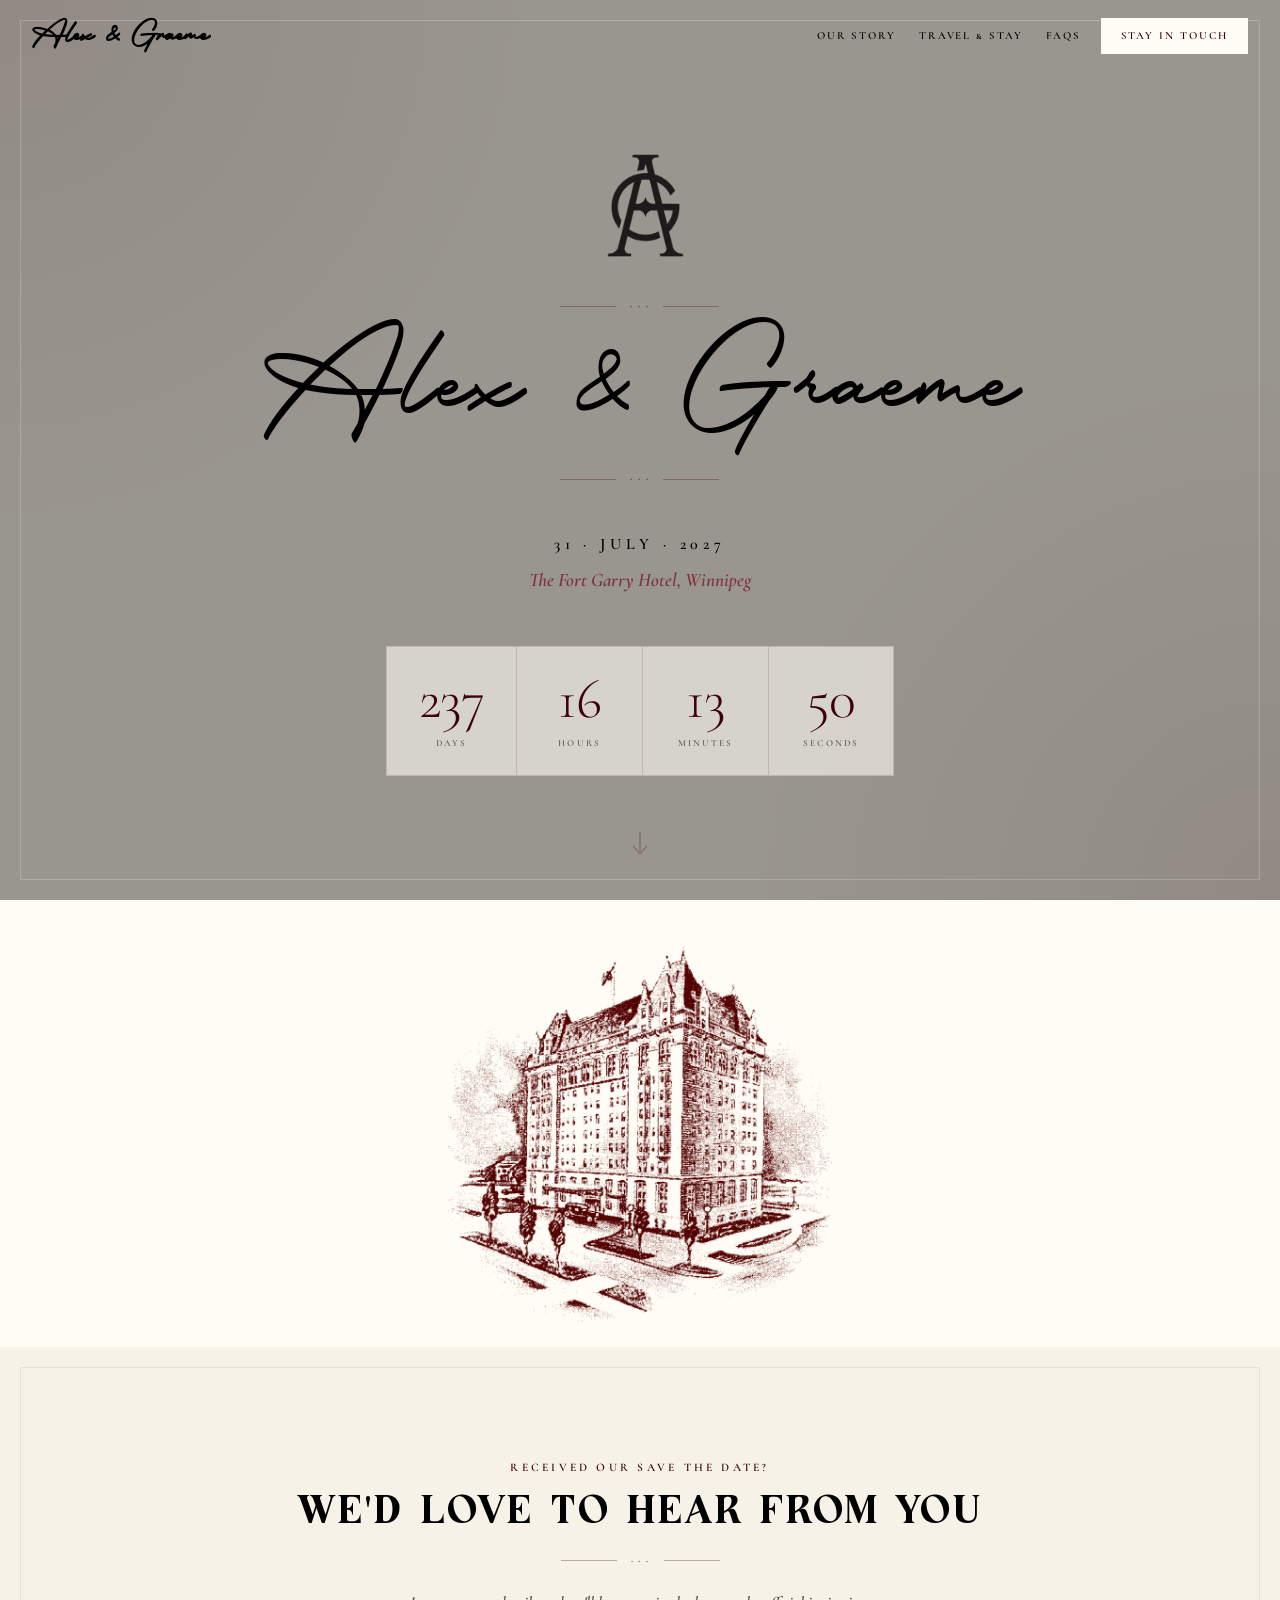
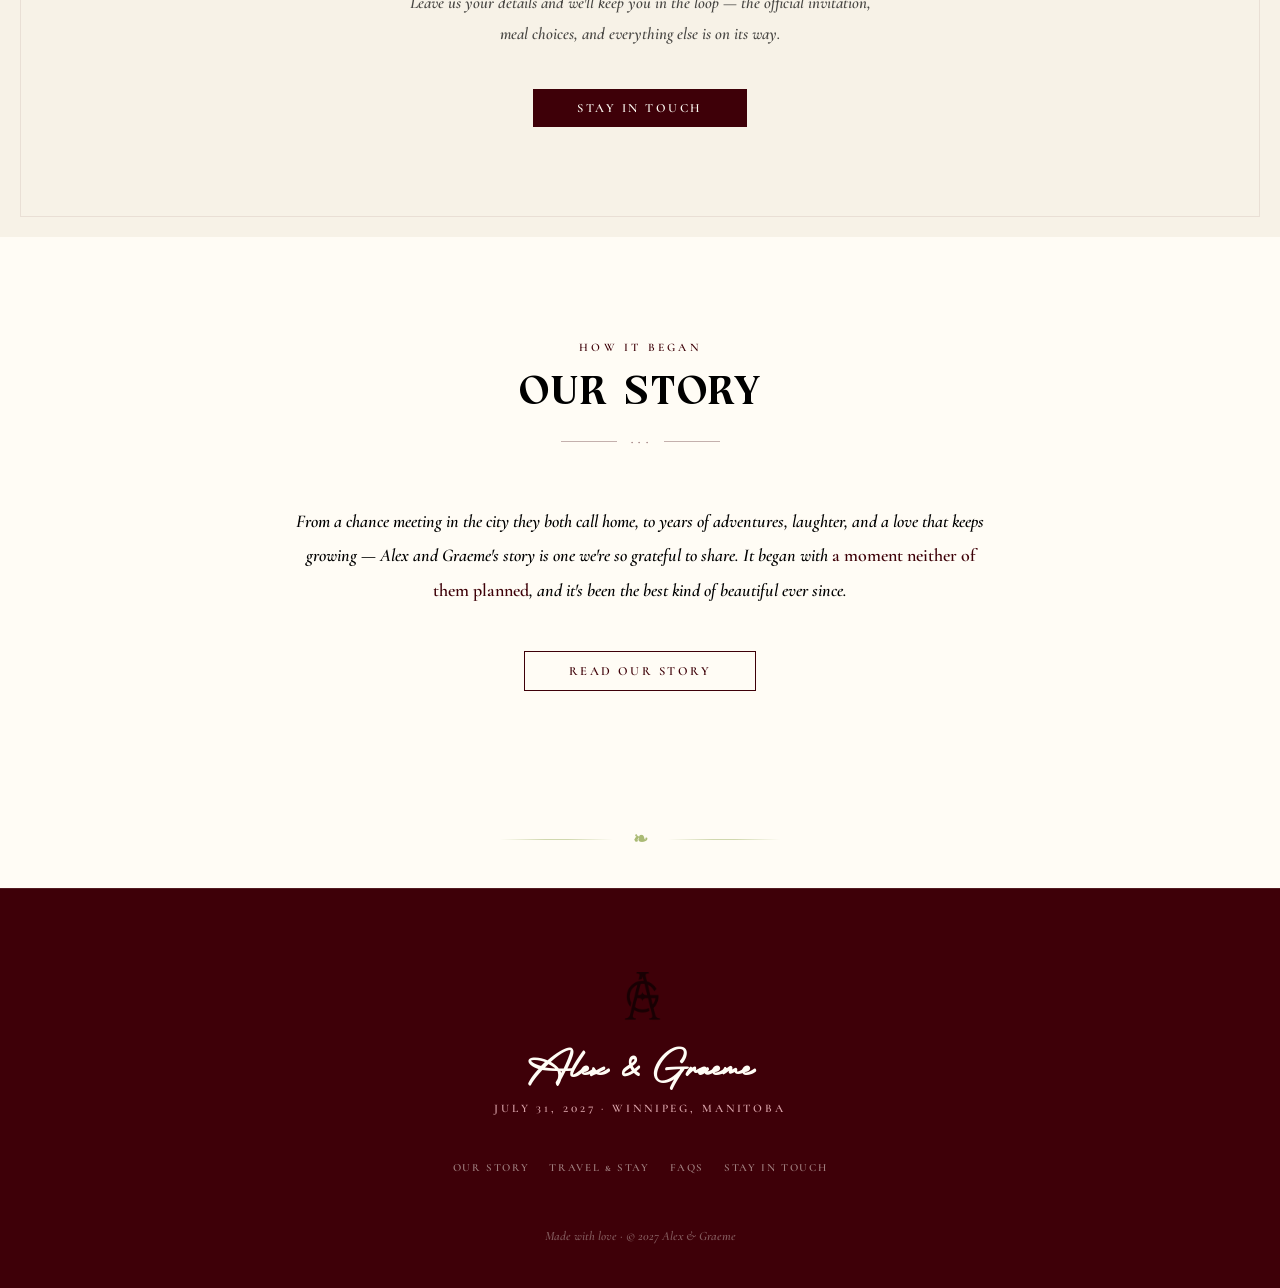
==== commit 39f5bf5c: "Homepage layout, colour scheme, navigation updates, hotel illustration, stay in touch page" ====
--- a/index.html
+++ b/index.html
@@ -7,8 +7,8 @@
   <title>Alex &amp; Graeme — July 31, 2027 · Winnipeg</title>
   <link rel="preconnect" href="https://fonts.googleapis.com">
   <link rel="preconnect" href="https://fonts.gstatic.com" crossorigin>
-  <link rel="stylesheet" href="/css/styles.css">
-  <link rel="stylesheet" href="/css/home.css">
+  <link rel="stylesheet" href="css/styles.css">
+  <link rel="stylesheet" href="css/home.css">
 </head>
 <body>
 
@@ -17,21 +17,22 @@
        ================================================ -->
   <nav class="site-nav" id="site-nav">
     <div class="nav-container">
-      <a href="/" class="nav-logo">Alex &amp; Graeme</a>
+      <a href="index.html" class="nav-logo">Alex &amp; Graeme</a>
       <button class="nav-hamburger" aria-label="Open menu" aria-expanded="false">
         <span></span>
         <span></span>
         <span></span>
       </button>
       <ul class="nav-menu" role="list">
-        <li><a href="/pages/our-story.html">Our Story</a></li>
-        <li><a href="/pages/wedding-party.html">Wedding Party</a></li>
-        <li><a href="/pages/schedule.html">Schedule</a></li>
-        <li><a href="/pages/travel.html">Travel &amp; Stay</a></li>
-        <li><a href="/pages/registry.html">Registry</a></li>
-        <li><a href="/pages/things-to-do.html">Things To Do</a></li>
-        <li><a href="/pages/faq.html">FAQs</a></li>
-        <li class="nav-rsvp"><a href="/pages/rsvp.html">RSVP</a></li>
+        <li><a href="pages/our-story.html">Our Story</a></li>
+        <!-- <li><a href="pages/wedding-party.html">Wedding Party</a></li> -->
+        <!-- <li><a href="pages/schedule.html">Schedule</a></li> -->
+        <li><a href="pages/travel.html">Travel &amp; Stay</a></li>
+        <!-- <li><a href="pages/registry.html">Registry</a></li> -->
+        <!-- <li><a href="pages/things-to-do.html">Things To Do</a></li> -->
+        <li><a href="pages/faq.html">FAQs</a></li>
+        <li class="nav-rsvp"><a href="pages/stay-in-touch.html">Stay in Touch</a></li>
+        <!-- <li class="nav-rsvp"><a href="pages/rsvp.html">RSVP</a></li> -->
       </ul>
     </div>
   </nav>
@@ -40,10 +41,27 @@
        HERO
        ================================================ -->
   <section class="hero" id="hero" aria-label="Welcome">
+
+    <!-- Background carousel — sits behind all hero content -->
+    <div class="photo-banner" aria-hidden="true">
+      <div class="banner-track">
+        <img src="assets/photos/couple/MK406615.JPG"  alt="">
+        <img src="assets/photos/couple/MK406622.JPG"  alt="">
+        <img src="assets/photos/couple/MK406633.jpeg" alt="">
+        <img src="assets/photos/couple/MK406654.JPG"  alt="">
+        <img src="assets/photos/couple/MK406671.jpeg" alt="">
+        <img src="assets/photos/couple/MK406615.JPG"  alt="">
+        <img src="assets/photos/couple/MK406622.JPG"  alt="">
+        <img src="assets/photos/couple/MK406633.jpeg" alt="">
+        <img src="assets/photos/couple/MK406654.JPG"  alt="">
+        <img src="assets/photos/couple/MK406671.jpeg" alt="">
+      </div>
+    </div>
+
     <div class="hero-content">
 
       <img
-        src="/assets/icons/monogram.png"
+        src="assets/icons/monogram.png"
         alt="Alex and Graeme monogram"
         class="hero-monogram"
         width="120"
@@ -97,20 +115,26 @@
   </section>
 
   <!-- ================================================
-       PHOTO BANNER
-       ================================================ -->
-  <section class="photo-banner">
-    <div class="banner-track">
-      <img src="assets/photos/couple/MK406615.JPG"  alt="Alex and Graeme">
-      <img src="assets/photos/couple/MK406622.JPG"  alt="Alex and Graeme">
-      <img src="assets/photos/couple/MK406633.jpeg" alt="Alex and Graeme">
-      <img src="assets/photos/couple/MK406654.JPG"  alt="Alex and Graeme">
-      <img src="assets/photos/couple/MK406671.jpeg" alt="Alex and Graeme">
-      <img src="assets/photos/couple/MK406615.JPG"  alt="Alex and Graeme">
-      <img src="assets/photos/couple/MK406622.JPG"  alt="Alex and Graeme">
-      <img src="assets/photos/couple/MK406633.jpeg" alt="Alex and Graeme">
-      <img src="assets/photos/couple/MK406654.JPG"  alt="Alex and Graeme">
-      <img src="assets/photos/couple/MK406671.jpeg" alt="Alex and Graeme">
+       VENUE IMAGE
+       ================================================ -->
+  <div class="venue-image" aria-hidden="true">
+    <img src="assets/icons/FG hotel 2.png" alt="">
+  </div>
+
+  <!-- ================================================
+       STAY IN TOUCH CTA
+       ================================================ -->
+  <section class="sit-cta">
+    <div class="container">
+      <span class="section-eyebrow">Received Our Save the Date?</span>
+      <h2>We'd Love to Hear From You</h2>
+      <div class="ornament-divider" aria-hidden="true">
+        <span class="line"></span>
+        <span class="gem">◆ ◆ ◆</span>
+        <span class="line"></span>
+      </div>
+      <p>Leave us your details and we'll keep you in the loop — the official invitation, meal choices, and everything else is on its way.</p>
+      <a href="pages/stay-in-touch.html" class="btn btn-primary">Stay in Touch</a>
     </div>
   </section>
 
@@ -136,7 +160,7 @@
           so grateful to share. It began with <em>a moment neither of them planned</em>,
           and it's been the best kind of beautiful ever since.
         </p>
-        <a href="/pages/our-story.html" class="btn btn-outline">Read Our Story</a>
+        <a href="pages/our-story.html" class="btn btn-outline">Read Our Story</a>
       </div>
     </div>
   </section>
@@ -151,8 +175,9 @@
   </div>
 
   <!-- ================================================
-       SCHEDULE PREVIEW
-       ================================================ -->
+       SCHEDULE PREVIEW (hidden — restore when ready)
+       ================================================ -->
+  <!--
   <section class="schedule-preview" id="schedule">
     <div class="container">
       <div class="section-header">
@@ -190,11 +215,10 @@
 
       </div>
 
-      <a href="/pages/schedule.html" class="btn btn-outline">Full Schedule</a>
-    </div>
-  </section>
-
-  <!-- Botanical section divider -->
+      <a href="pages/schedule.html" class="btn btn-outline">Full Schedule</a>
+    </div>
+  </section>
+
   <div class="botanical-divider" aria-hidden="true">
     <div class="botanical-divider__inner">
       <span class="botanical-divider__line"></span>
@@ -202,14 +226,16 @@
       <span class="botanical-divider__line"></span>
     </div>
   </div>
-
-  <!-- ================================================
-       RSVP CTA
-       ================================================ -->
+  -->
+
+  <!-- ================================================
+       RSVP CTA (hidden — restore when ready)
+       ================================================ -->
+  <!--
   <section class="rsvp-cta" id="rsvp-cta">
     <div class="container">
       <img
-        src="/assets/icons/monogram.png"
+        src="assets/icons/monogram.png"
         alt=""
         class="rsvp-monogram"
         aria-hidden="true"
@@ -221,10 +247,11 @@
         Your presence would mean the world to us. Please let us know
         if you'll be joining us for this special day in Winnipeg.
       </p>
-      <a href="/pages/rsvp.html" class="btn btn-primary-light">RSVP Now</a>
+      <a href="pages/rsvp.html" class="btn btn-primary-light">RSVP Now</a>
       <span class="rsvp-deadline">Kindly respond by May 31, 2027</span>
     </div>
   </section>
+  -->
 
   <!-- ================================================
        FOOTER
@@ -233,7 +260,7 @@
     <div class="container">
 
       <img
-        src="/assets/icons/monogram.png"
+        src="assets/icons/monogram.png"
         alt="Alex and Graeme monogram"
         class="footer-monogram"
         width="56"
@@ -243,22 +270,23 @@
       <p class="footer-date">July 31, 2027 &middot; Winnipeg, Manitoba</p>
 
       <nav class="footer-nav" aria-label="Footer navigation">
-        <a href="/pages/our-story.html">Our Story</a>
-        <a href="/pages/wedding-party.html">Wedding Party</a>
-        <a href="/pages/schedule.html">Schedule</a>
-        <a href="/pages/travel.html">Travel &amp; Stay</a>
-        <a href="/pages/registry.html">Registry</a>
-        <a href="/pages/things-to-do.html">Things To Do</a>
-        <a href="/pages/faq.html">FAQs</a>
-        <a href="/pages/rsvp.html">RSVP</a>
+        <a href="pages/our-story.html">Our Story</a>
+        <!-- <a href="pages/wedding-party.html">Wedding Party</a> -->
+        <!-- <a href="pages/schedule.html">Schedule</a> -->
+        <a href="pages/travel.html">Travel &amp; Stay</a>
+        <!-- <a href="pages/registry.html">Registry</a> -->
+        <!-- <a href="pages/things-to-do.html">Things To Do</a> -->
+        <a href="pages/faq.html">FAQs</a>
+        <a href="pages/stay-in-touch.html">Stay in Touch</a>
+        <!-- <a href="pages/rsvp.html">RSVP</a> -->
       </nav>
 
       <p class="footer-copy">Made with love &middot; &copy; 2027 Alex &amp; Graeme</p>
     </div>
   </footer>
 
-  <script src="/js/nav.js"></script>
-  <script src="/js/countdown.js"></script>
+  <script src="js/nav.js"></script>
+  <script src="js/countdown.js"></script>
 
 </body>
 </html>
--- a/css/styles.css
+++ b/css/styles.css
@@ -3,7 +3,7 @@
    alexandgraeme.com
    ============================================================= */
 
-@import url('https://fonts.googleapis.com/css2?family=Cormorant+Garamond:ital,wght@0,300;0,400;0,600;1,300;1,400&family=Cormorant+SC:wght@300;400;600&display=swap');
+@import url('https://fonts.googleapis.com/css2?family=Cormorant+Garamond:ital,wght@0,300;0,400;0,600;1,300;1,400;1,600&family=Cormorant+SC:wght@300;400;600&display=swap');
 
 @font-face {
   font-family: 'Motterdam';
@@ -26,15 +26,16 @@
    ============================================= */
 
 :root {
-  --burgundy:    #6B1A2B;
-  --crimson:     #8B1A2E;
-  --wine:        #9B3A4A;
-  --forest-sage: #4A5E3A;
-  --light-sage:  #7A9165;
-  --ivory:       #F5F0E8;
-  --warm-cream:  #EDE5D8;
-  --dusty-rose:  #C4848A;
-  --charcoal:    #1E1A1B;
+  --burgundy:     #3e0008;
+  --crimson:      #82313c;
+  --wine:         #82313c;
+  --forest-green: #253b0b;
+  --forest-sage:  #576742;
+  --light-sage:   #aaba74;
+  --ivory:        #fffcf5;
+  --warm-cream:   #f7f2e7;
+  --dusty-rose:   #daa3aa;
+  --charcoal:     #000000;
 
   --font-script:  'Motterdam', cursive;
   --font-display: 'Strong2', serif;
@@ -63,6 +64,7 @@
 body {
   font-family: var(--font-body);
   font-size: 18px;
+  font-weight: 600;
   line-height: 1.75;
   color: var(--charcoal);
   background-color: var(--ivory);
@@ -97,6 +99,7 @@
 .section-eyebrow {
   font-family: var(--font-sc);
   font-size: 0.72rem;
+  font-weight: 600;
   letter-spacing: 0.28em;
   text-transform: uppercase;
   color: var(--burgundy);
@@ -128,6 +131,7 @@
   padding: 0.8rem 2.75rem;
   font-family: var(--font-sc);
   font-size: 0.78rem;
+  font-weight: 600;
   letter-spacing: 0.2em;
   text-transform: uppercase;
   cursor: pointer;
@@ -238,10 +242,23 @@
 }
 
 .site-nav.scrolled {
-  background: rgba(245, 240, 232, 0.97);
+  background: rgba(62, 0, 8, 0.97);
   backdrop-filter: blur(10px);
   -webkit-backdrop-filter: blur(10px);
-  box-shadow: 0 1px 0 rgba(30, 26, 27, 0.08);
+  box-shadow: 0 1px 0 rgba(0, 0, 0, 0.25);
+}
+
+.site-nav.scrolled .nav-logo {
+  color: var(--ivory);
+}
+
+.site-nav.scrolled .nav-menu li:not(.nav-rsvp) a {
+  color: var(--ivory);
+}
+
+.site-nav.scrolled .nav-menu li:not(.nav-rsvp) a:hover,
+.site-nav.scrolled .nav-menu li:not(.nav-rsvp) a.active {
+  color: var(--dusty-rose);
 }
 
 .nav-container {
@@ -264,7 +281,7 @@
 }
 
 .nav-logo:hover {
-  color: var(--burgundy);
+  color: var(--dusty-rose);
 }
 
 .nav-menu {
@@ -277,6 +294,7 @@
 .nav-menu li a {
   font-family: var(--font-sc);
   font-size: 0.68rem;
+  font-weight: 600;
   letter-spacing: 0.18em;
   text-transform: uppercase;
   color: var(--charcoal);
@@ -288,19 +306,19 @@
 
 .nav-menu li a:hover,
 .nav-menu li a.active {
+  color: var(--dusty-rose);
+}
+
+.nav-menu .nav-rsvp a {
+  background-color: var(--ivory);
   color: var(--burgundy);
-}
-
-.nav-menu .nav-rsvp a {
-  background-color: var(--burgundy);
-  color: var(--ivory);
   padding: 0.5rem 1.25rem;
   margin-left: 0.5rem;
 }
 
 .nav-menu .nav-rsvp a:hover {
-  background-color: var(--wine);
-  color: var(--ivory);
+  background-color: var(--warm-cream);
+  color: var(--burgundy);
 }
 
 .nav-hamburger {
@@ -317,7 +335,7 @@
   display: block;
   width: 24px;
   height: 1.5px;
-  background-color: var(--charcoal);
+  background-color: var(--ivory);
   transition: all 0.3s ease;
   transform-origin: center;
 }
@@ -353,7 +371,7 @@
   left: 0;
   right: 0;
   height: 1px;
-  background: linear-gradient(90deg, transparent, rgba(107,26,43,0.15), transparent);
+  background: linear-gradient(90deg, transparent, rgba(62,0,8,0.15), transparent);
 }
 
 .page-title {
@@ -370,6 +388,7 @@
   font-family: var(--font-body);
   font-style: italic;
   font-size: 1.1rem;
+  font-weight: 600;
   color: var(--wine);
   margin-top: 0.75rem;
 }
@@ -387,7 +406,7 @@
   max-width: 560px;
   margin: 0 auto;
   padding: 4rem 2.5rem;
-  border: 1px solid rgba(107, 26, 43, 0.12);
+  border: 1px solid rgba(62, 0, 8, 0.12);
   background-color: var(--warm-cream);
 }
 
@@ -403,10 +422,10 @@
    ============================================= */
 
 .site-footer {
-  background-color: var(--warm-cream);
+  background-color: var(--burgundy);
   padding: 5rem 0 2.5rem;
   text-align: center;
-  border-top: 1px solid rgba(30, 26, 27, 0.07);
+  border-top: 1px solid rgba(255, 252, 245, 0.1);
 }
 
 .footer-monogram {
@@ -418,7 +437,7 @@
 .footer-names {
   font-family: var(--font-script);
   font-size: 2.25rem;
-  color: var(--charcoal);
+  color: var(--ivory);
   margin-bottom: 0.35rem;
   line-height: 1.2;
 }
@@ -426,9 +445,10 @@
 .footer-date {
   font-family: var(--font-sc);
   font-size: 0.72rem;
+  font-weight: 600;
   letter-spacing: 0.25em;
   text-transform: uppercase;
-  color: var(--wine);
+  color: var(--dusty-rose);
   margin-bottom: 2.5rem;
 }
 
@@ -443,22 +463,24 @@
 .footer-nav a {
   font-family: var(--font-sc);
   font-size: 0.68rem;
+  font-weight: 600;
   letter-spacing: 0.15em;
   text-transform: uppercase;
-  color: var(--charcoal);
+  color: var(--ivory);
   opacity: 0.5;
   transition: opacity 0.2s, color 0.2s;
 }
 
 .footer-nav a:hover {
   opacity: 1;
-  color: var(--burgundy);
+  color: var(--light-sage);
 }
 
 .footer-copy {
   font-family: var(--font-body);
   font-size: 0.8rem;
-  color: var(--charcoal);
+  font-weight: 600;
+  color: var(--ivory);
   opacity: 0.35;
   font-style: italic;
 }
@@ -486,14 +508,14 @@
     top: var(--nav-height);
     left: 0;
     right: 0;
-    background: rgba(245, 240, 232, 0.98);
+    background: rgba(62, 0, 8, 0.98);
     backdrop-filter: blur(12px);
     -webkit-backdrop-filter: blur(12px);
     flex-direction: column;
     align-items: stretch;
     padding: 0.75rem 0 1.5rem;
-    box-shadow: 0 6px 24px rgba(30, 26, 27, 0.1);
-    border-top: 1px solid rgba(30, 26, 27, 0.06);
+    box-shadow: 0 6px 24px rgba(0, 0, 0, 0.25);
+    border-top: 1px solid rgba(255, 252, 245, 0.1);
   }
 
   .nav-menu.active {
--- a/css/home.css
+++ b/css/home.css
@@ -13,7 +13,7 @@
   flex-direction: column;
   align-items: center;
   justify-content: center;
-  background: radial-gradient(ellipse at 50% 42%, #faf7f2 0%, var(--warm-cream) 100%);
+  background: #000000;
   text-align: center;
   overflow: hidden;
   padding: calc(var(--nav-height) + 2rem) 2rem 5rem;
@@ -24,24 +24,27 @@
   content: '';
   position: absolute;
   inset: 20px;
-  border: 1px solid rgba(107, 26, 43, 0.11);
+  border: 1px solid rgba(255, 252, 245, 0.2);
   pointer-events: none;
-}
-
-/* Corner flourishes */
+  z-index: 3;
+}
+
+/* Warm cream overlay + corner flourishes — sits above carousel, below content */
 .hero::after {
   content: '';
   position: absolute;
-  inset: 20px;
+  inset: 0;
   background:
-    radial-gradient(circle at top left, rgba(107,26,43,0.04) 0%, transparent 30%),
-    radial-gradient(circle at bottom right, rgba(107,26,43,0.04) 0%, transparent 30%);
+    radial-gradient(circle at top left, rgba(62,0,8,0.08) 0%, transparent 35%),
+    radial-gradient(circle at bottom right, rgba(62,0,8,0.08) 0%, transparent 35%),
+    linear-gradient(rgba(247, 242, 231, 0.62), rgba(247, 242, 231, 0.62));
   pointer-events: none;
+  z-index: 1;
 }
 
 .hero-content {
   position: relative;
-  z-index: 1;
+  z-index: 2;
   display: flex;
   flex-direction: column;
   align-items: center;
@@ -50,7 +53,7 @@
 .hero-monogram {
   width: 120px;
   height: auto;
-  margin-bottom: 1.75rem;
+  margin-bottom: 0.75rem;
   opacity: 0.82;
 }
 
@@ -60,14 +63,15 @@
   font-weight: normal;
   color: var(--charcoal);
   line-height: 1.05;
-  margin: 0.25rem 0;
+  margin: 0;
   letter-spacing: 0.02em;
 }
 
 .wedding-date {
-  font-family: var(--font-sc);
-  font-size: 0.82rem;
-  letter-spacing: 0.35em;
+  font-family: var(--font-body);
+  font-size: 1rem;
+  font-weight: 600;
+  letter-spacing: 0.3em;
   text-transform: uppercase;
   color: var(--charcoal);
   margin-top: 1.5rem;
@@ -77,7 +81,8 @@
 .wedding-venue {
   font-family: var(--font-body);
   font-style: italic;
-  font-size: 1rem;
+  font-size: 1.2rem;
+  font-weight: 600;
   color: var(--wine);
   margin-bottom: 3rem;
 }
@@ -89,8 +94,8 @@
 .countdown {
   display: flex;
   align-items: flex-start;
-  border: 1px solid rgba(107, 26, 43, 0.14);
-  background: rgba(245, 240, 232, 0.6);
+  border: 1px solid rgba(62, 0, 8, 0.14);
+  background: rgba(255, 252, 245, 0.6);
 }
 
 .countdown-item {
@@ -101,7 +106,7 @@
 }
 
 .countdown-item + .countdown-item {
-  border-left: 1px solid rgba(107, 26, 43, 0.14);
+  border-left: 1px solid rgba(62, 0, 8, 0.14);
 }
 
 .countdown-number {
@@ -118,6 +123,7 @@
 .countdown-label {
   font-family: var(--font-sc);
   font-size: 0.58rem;
+  font-weight: 600;
   letter-spacing: 0.22em;
   text-transform: uppercase;
   color: var(--charcoal);
@@ -139,6 +145,7 @@
   flex-direction: column;
   align-items: center;
   gap: 0.25rem;
+  z-index: 2;
 }
 
 .hero-scroll:hover {
@@ -148,6 +155,7 @@
 .scroll-label {
   font-family: var(--font-sc);
   font-size: 0.55rem;
+  font-weight: 600;
   letter-spacing: 0.25em;
   text-transform: uppercase;
   color: var(--charcoal);
@@ -164,32 +172,24 @@
    ============================================= */
 
 .photo-banner {
+  position: absolute;
+  top: 0;
+  left: 0;
   width: 100%;
-  height: 420px;
+  height: 72%;
   overflow: hidden;
-  position: relative;
-  background: #1E1A1B;
-}
-
-.photo-banner::before,
+  z-index: 0;
+}
+
 .photo-banner::after {
   content: '';
   position: absolute;
-  top: 0;
-  width: 120px;
-  height: 100%;
-  z-index: 2;
+  bottom: 0;
+  left: 0;
+  width: 100%;
+  height: 30%;
+  background: linear-gradient(to bottom, transparent, #000000);
   pointer-events: none;
-}
-
-.photo-banner::before {
-  left: 0;
-  background: linear-gradient(to right, rgba(30, 26, 27, 0.5), transparent);
-}
-
-.photo-banner::after {
-  right: 0;
-  background: linear-gradient(to left, rgba(30, 26, 27, 0.5), transparent);
 }
 
 .banner-track {
@@ -198,10 +198,6 @@
   height: 100%;
   animation: banner-scroll 40s linear infinite;
   will-change: transform;
-}
-
-.banner-track:hover {
-  animation-play-state: paused;
 }
 
 @keyframes banner-scroll {
@@ -220,6 +216,64 @@
 }
 
 /* =============================================
+   VENUE IMAGE
+   ============================================= */
+
+.venue-image {
+  text-align: center;
+  padding: 2.5rem 0 0.75rem;
+}
+
+.venue-image img {
+  width: 30%;
+  min-width: 240px;
+  height: auto;
+  display: inline-block;
+}
+
+/* =============================================
+   STAY IN TOUCH CTA
+   ============================================= */
+
+.sit-cta {
+  padding: calc(var(--section-pad) * 1.1) 0;
+  background-color: var(--warm-cream);
+  text-align: center;
+  position: relative;
+}
+
+.sit-cta::before {
+  content: '';
+  position: absolute;
+  inset: 20px;
+  border: 1px solid rgba(62, 0, 8, 0.08);
+  pointer-events: none;
+}
+
+.sit-cta h2 {
+  font-family: var(--font-display);
+  font-size: clamp(1.75rem, 4vw, 2.5rem);
+  font-weight: normal;
+  color: var(--charcoal);
+  letter-spacing: 0.07em;
+  text-transform: uppercase;
+  margin-bottom: 0;
+  line-height: 1.15;
+}
+
+.sit-cta p {
+  font-family: var(--font-body);
+  font-style: italic;
+  font-size: 1.05rem;
+  font-weight: 600;
+  color: var(--charcoal);
+  opacity: 0.7;
+  max-width: 480px;
+  margin: 0 auto 2.5rem;
+  line-height: 1.85;
+}
+
+/* =============================================
    OUR STORY TEASER
    ============================================= */
 
@@ -276,7 +330,7 @@
 
 .schedule-card:hover {
   transform: translateY(-5px);
-  box-shadow: 0 12px 36px rgba(30, 26, 27, 0.07);
+  box-shadow: 0 12px 36px rgba(0, 0, 0, 0.07);
   z-index: 1;
 }
 
@@ -301,6 +355,7 @@
 .schedule-card-time {
   font-family: var(--font-sc);
   font-size: 0.72rem;
+  font-weight: 600;
   letter-spacing: 0.22em;
   text-transform: uppercase;
   color: var(--burgundy);
@@ -332,7 +387,7 @@
   content: '';
   position: absolute;
   inset: 22px;
-  border: 1px solid rgba(245, 240, 232, 0.12);
+  border: 1px solid rgba(255, 252, 245, 0.12);
   pointer-events: none;
 }
 
@@ -358,6 +413,7 @@
   font-family: var(--font-body);
   font-style: italic;
   font-size: 1.05rem;
+  font-weight: 600;
   color: var(--dusty-rose);
   max-width: 460px;
   margin: 0 auto 3rem;
@@ -367,9 +423,10 @@
 .rsvp-deadline {
   font-family: var(--font-sc);
   font-size: 0.72rem;
+  font-weight: 600;
   letter-spacing: 0.22em;
   text-transform: uppercase;
-  color: rgba(245, 240, 232, 0.45);
+  color: rgba(255, 252, 245, 0.45);
   margin-top: 1.5rem;
   display: block;
 }
@@ -379,14 +436,7 @@
    ============================================= */
 
 @media (max-width: 768px) {
-  .photo-banner {
-    height: 260px;
-  }
-
-  .photo-banner::before,
-  .photo-banner::after {
-    width: 60px;
-  }
+  /* photo-banner fills the hero section — no fixed height needed */
 }
 
 @media (max-width: 960px) {
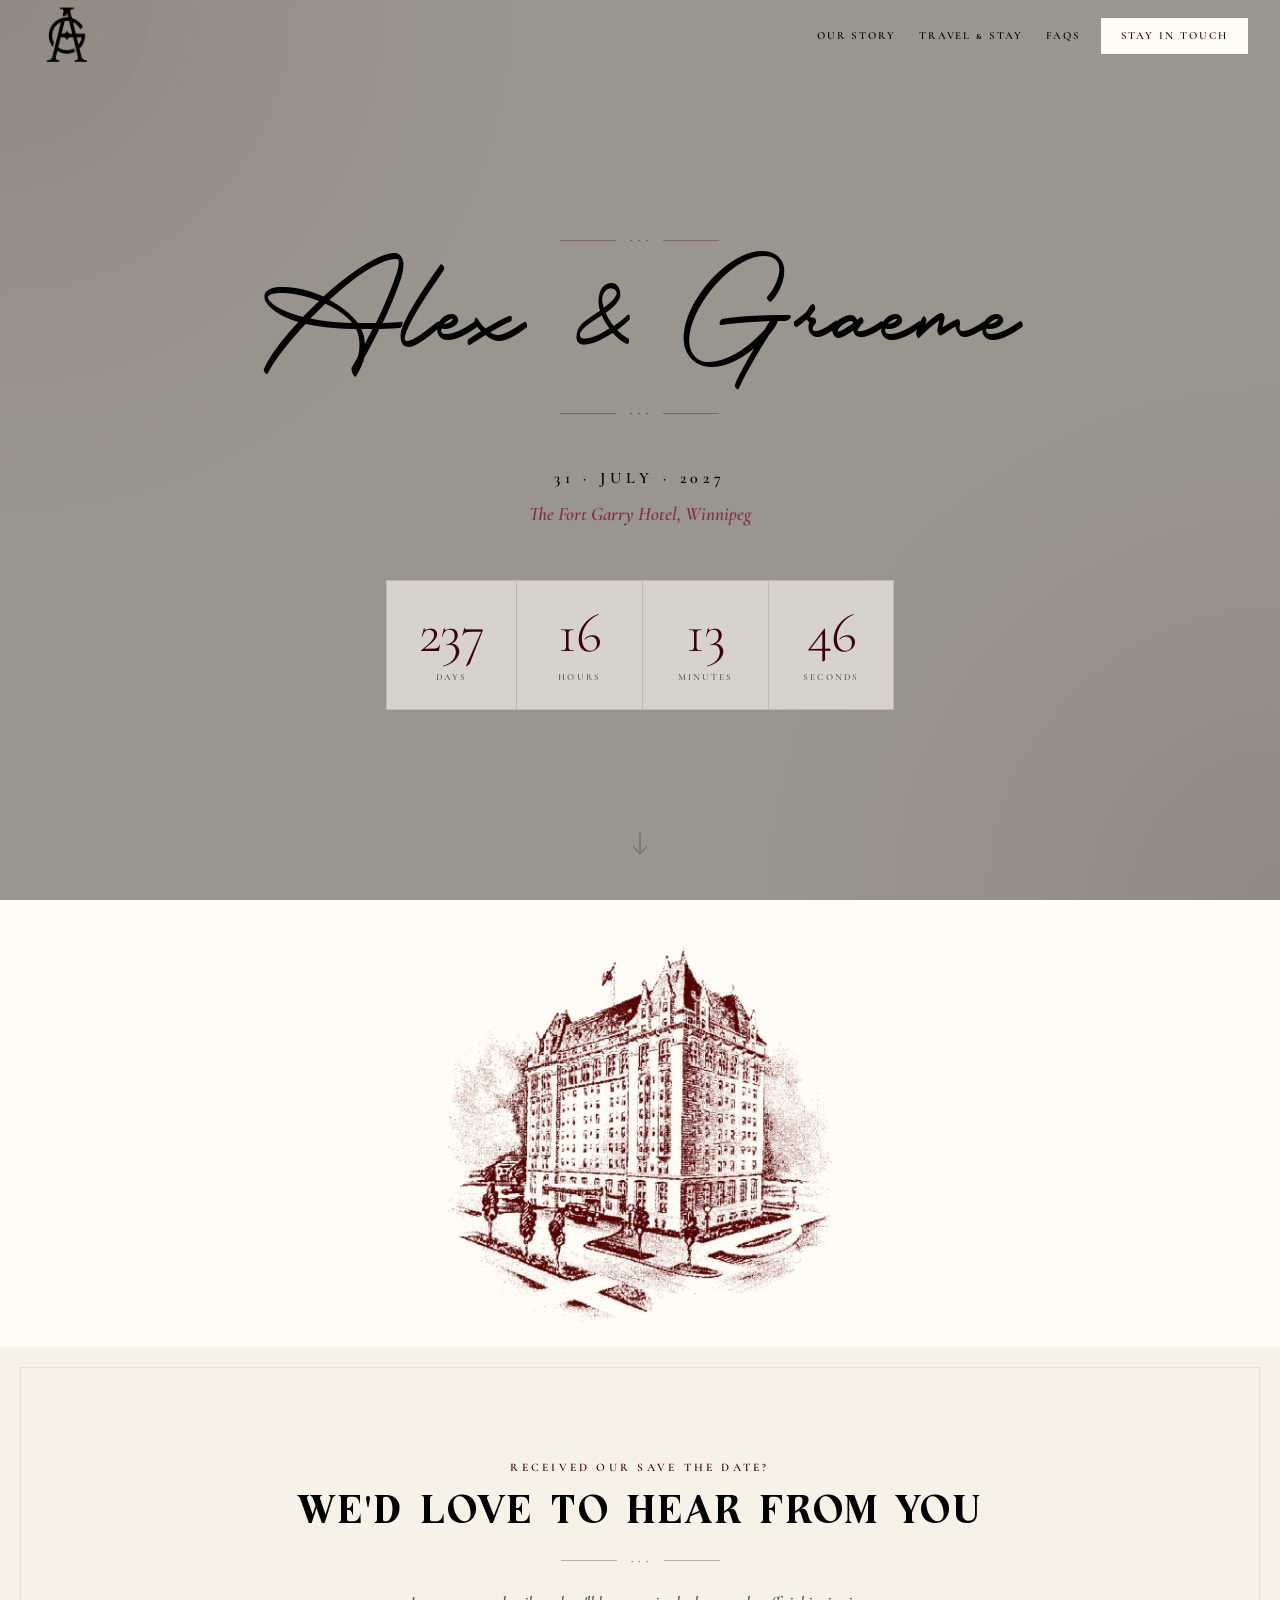
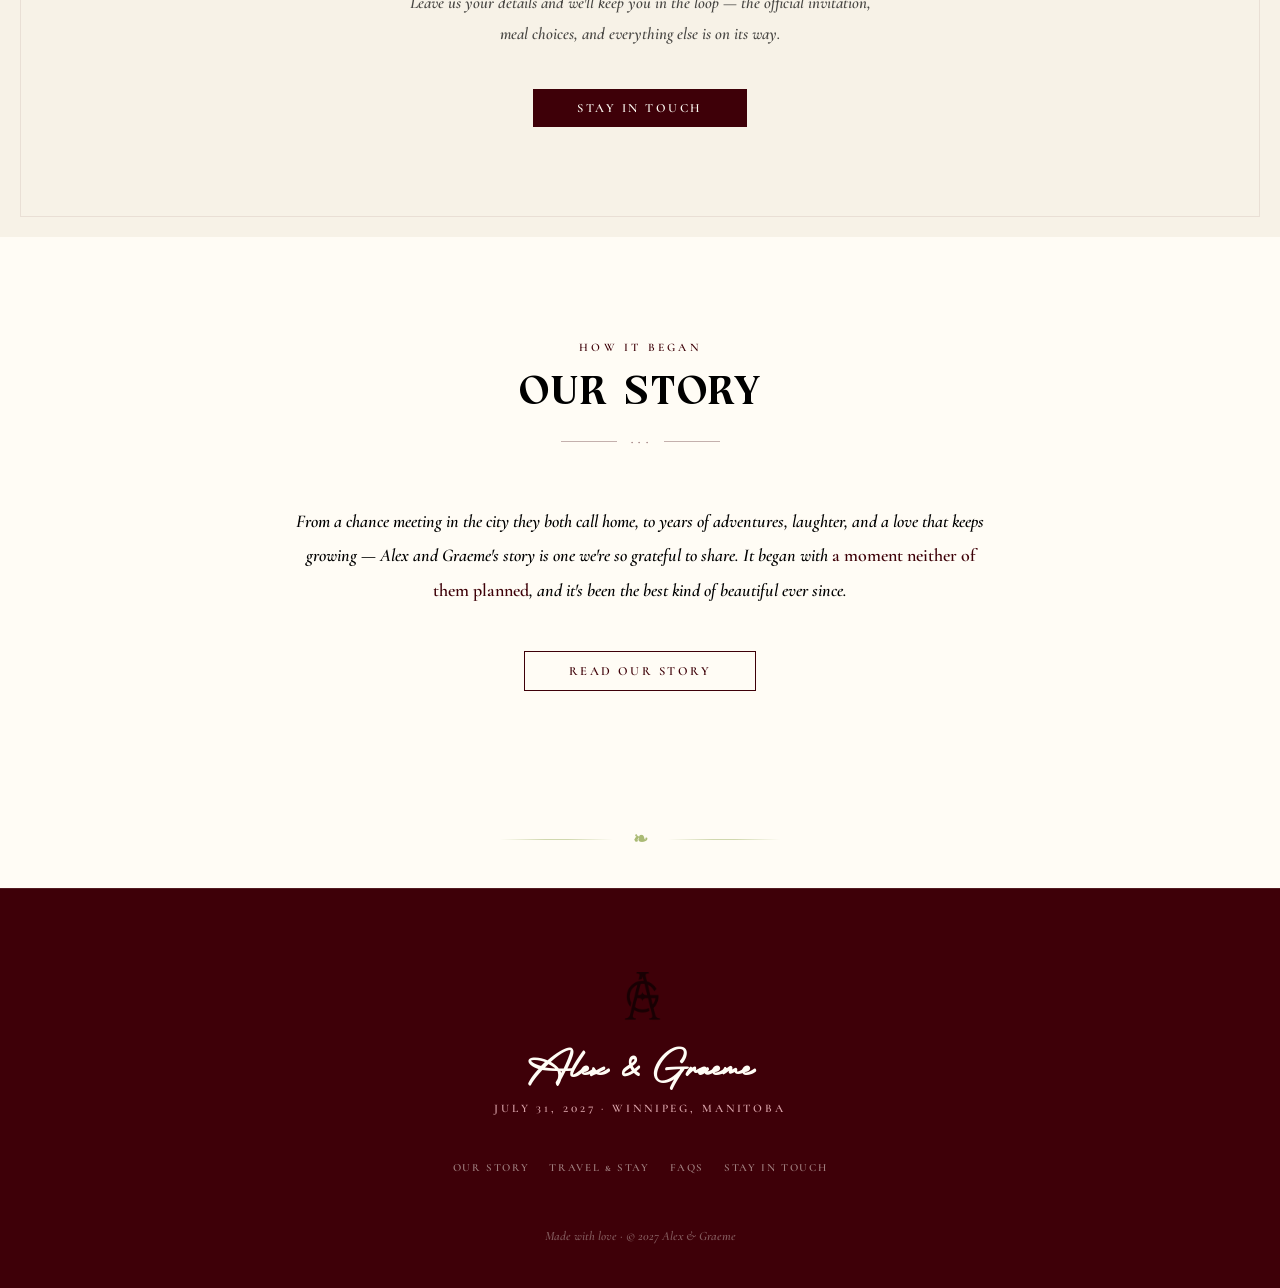
==== commit 52a611db: "Add monogram nav button, blank inner pages, FAQ content, nav styling updates" ====
--- a/index.html
+++ b/index.html
@@ -17,7 +17,7 @@
        ================================================ -->
   <nav class="site-nav" id="site-nav">
     <div class="nav-container">
-      <a href="index.html" class="nav-logo">Alex &amp; Graeme</a>
+      <a href="index.html" class="nav-home" aria-label="Home"><img src="assets/icons/monogram.png" alt="" class="monogram-btn" style="transition: filter 0.2s ease;"></a>
       <button class="nav-hamburger" aria-label="Open menu" aria-expanded="false">
         <span></span>
         <span></span>
@@ -60,21 +60,13 @@
 
     <div class="hero-content">
 
-      <img
-        src="assets/icons/monogram.png"
-        alt="Alex and Graeme monogram"
-        class="hero-monogram"
-        width="120"
-        height="120"
-      >
-
       <div class="ornament-divider" aria-hidden="true">
         <span class="line"></span>
         <span class="gem">◆ ◆ ◆</span>
         <span class="line"></span>
       </div>
 
-      <h1 class="couple-names">Alex &amp; Graeme</h1>
+      <h1 class="couple-names hero-heading"><span>Alex</span> <span>&amp;</span> <span>Graeme</span></h1>
 
       <div class="ornament-divider" aria-hidden="true">
         <span class="line"></span>
--- a/css/styles.css
+++ b/css/styles.css
@@ -269,6 +269,24 @@
   padding: 0 2rem;
   max-width: 1280px;
   margin: 0 auto;
+}
+
+.nav-home {
+  display: flex;
+  align-items: center;
+  flex-shrink: 0;
+  margin-right: 0.5rem;
+  line-height: 0;
+}
+
+.nav-home img {
+  height: 64px;
+  width: auto;
+  max-width: none;
+}
+
+.monogram-btn:hover {
+  filter: brightness(0) saturate(100%) invert(38%) sepia(18%) saturate(600%) hue-rotate(63deg) brightness(85%);
 }
 
 .nav-logo {
--- a/css/home.css
+++ b/css/home.css
@@ -19,15 +19,6 @@
   padding: calc(var(--nav-height) + 2rem) 2rem 5rem;
 }
 
-/* Elegant inset border frame */
-.hero::before {
-  content: '';
-  position: absolute;
-  inset: 20px;
-  border: 1px solid rgba(255, 252, 245, 0.2);
-  pointer-events: none;
-  z-index: 3;
-}
 
 /* Warm cream overlay + corner flourishes — sits above carousel, below content */
 .hero::after {
@@ -437,13 +428,16 @@
 
 @media (max-width: 768px) {
   /* photo-banner fills the hero section — no fixed height needed */
+
+  .hero-heading {
+    display: flex;
+    flex-direction: column;
+    align-items: center;
+    text-align: center;
+  }
 }
 
 @media (max-width: 960px) {
-  .hero::before {
-    inset: 14px;
-  }
-
   .schedule-cards {
     grid-template-columns: 1fr;
     max-width: 420px;
@@ -456,10 +450,6 @@
 }
 
 @media (max-width: 600px) {
-  .hero::before {
-    inset: 10px;
-  }
-
   .hero-monogram {
     width: 90px;
     margin-bottom: 1.5rem;
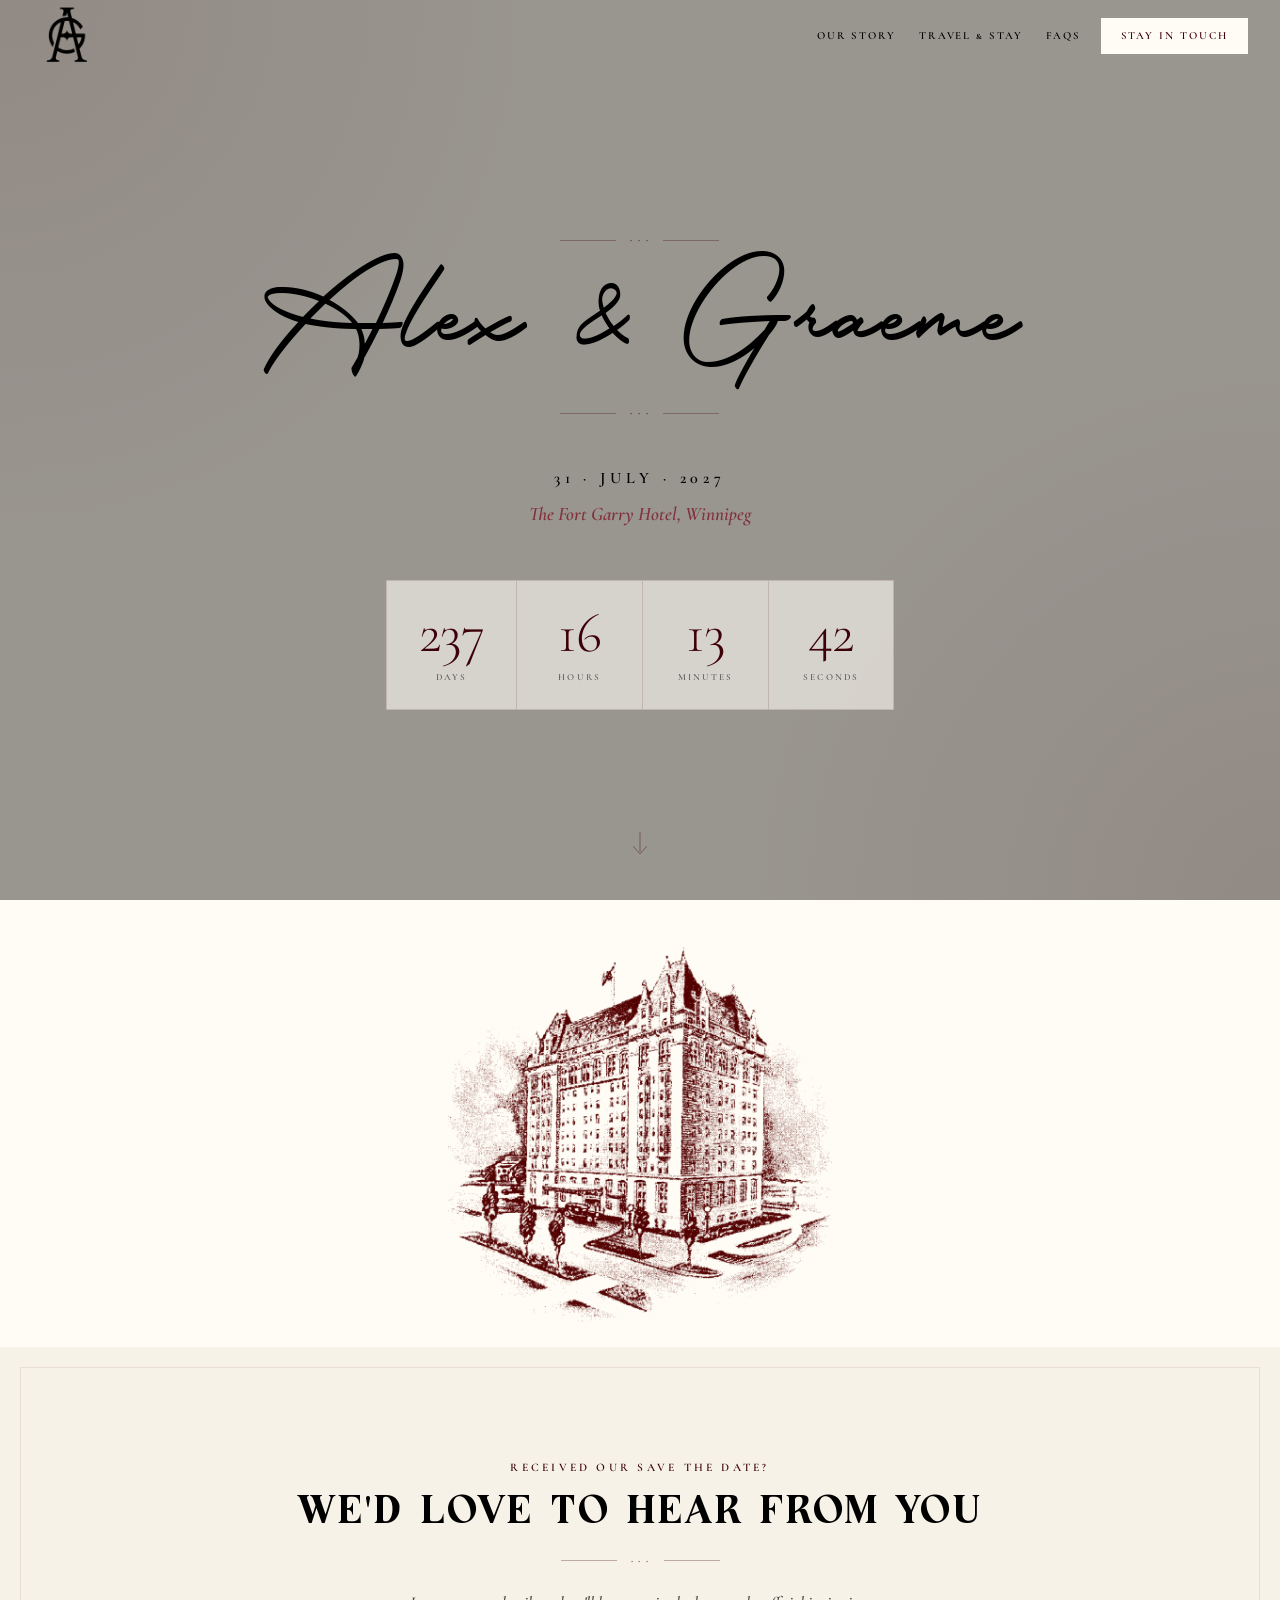
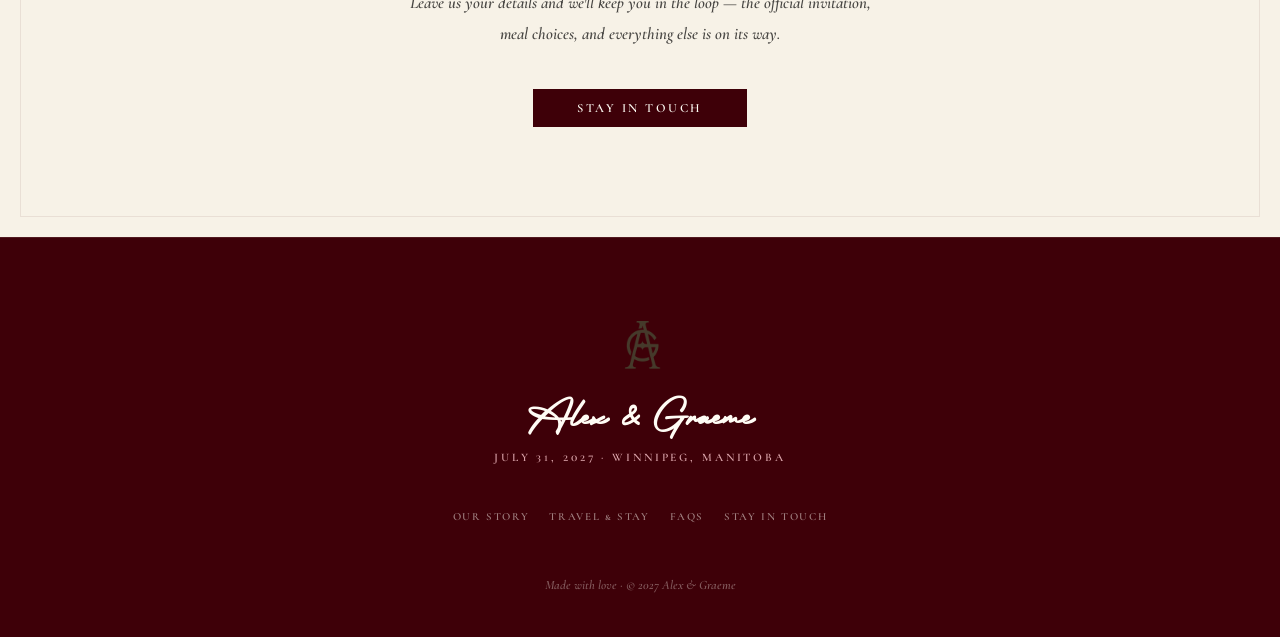
==== commit adb07328: "Our Story carousels, FAQ & Travel pages, monogram styling, footer updates, spacing fixes" ====
--- a/index.html
+++ b/index.html
@@ -17,7 +17,7 @@
        ================================================ -->
   <nav class="site-nav" id="site-nav">
     <div class="nav-container">
-      <a href="index.html" class="nav-home" aria-label="Home"><img src="assets/icons/monogram.png" alt="" class="monogram-btn" style="transition: filter 0.2s ease;"></a>
+      <a href="index.html" class="nav-home" aria-label="Home"><img src="assets/icons/monogram.png" alt="" class="monogram-btn"></a>
       <button class="nav-hamburger" aria-label="Open menu" aria-expanded="false">
         <span></span>
         <span></span>
@@ -45,16 +45,16 @@
     <!-- Background carousel — sits behind all hero content -->
     <div class="photo-banner" aria-hidden="true">
       <div class="banner-track">
-        <img src="assets/photos/couple/MK406615.JPG"  alt="">
+        <img src="assets/photos/couple/MK406671.jpeg" alt="">
         <img src="assets/photos/couple/MK406622.JPG"  alt="">
         <img src="assets/photos/couple/MK406633.jpeg" alt="">
+        <img src="assets/photos/couple/MK406615.JPG"  alt="">
         <img src="assets/photos/couple/MK406654.JPG"  alt="">
         <img src="assets/photos/couple/MK406671.jpeg" alt="">
-        <img src="assets/photos/couple/MK406615.JPG"  alt="">
         <img src="assets/photos/couple/MK406622.JPG"  alt="">
         <img src="assets/photos/couple/MK406633.jpeg" alt="">
+        <img src="assets/photos/couple/MK406615.JPG"  alt="">
         <img src="assets/photos/couple/MK406654.JPG"  alt="">
-        <img src="assets/photos/couple/MK406671.jpeg" alt="">
       </div>
     </div>
 
@@ -129,42 +129,6 @@
       <a href="pages/stay-in-touch.html" class="btn btn-primary">Stay in Touch</a>
     </div>
   </section>
-
-  <!-- ================================================
-       OUR STORY TEASER
-       ================================================ -->
-  <section class="story-teaser" id="story">
-    <div class="container">
-      <div class="section-header">
-        <span class="section-eyebrow">How It Began</span>
-        <h2>Our Story</h2>
-        <div class="ornament-divider" aria-hidden="true">
-          <span class="line"></span>
-          <span class="gem">◆ ◆ ◆</span>
-          <span class="line"></span>
-        </div>
-      </div>
-
-      <div class="story-content">
-        <p class="story-intro">
-          From a chance meeting in the city they both call home, to years of adventures,
-          laughter, and a love that keeps growing — Alex and Graeme's story is one we're
-          so grateful to share. It began with <em>a moment neither of them planned</em>,
-          and it's been the best kind of beautiful ever since.
-        </p>
-        <a href="pages/our-story.html" class="btn btn-outline">Read Our Story</a>
-      </div>
-    </div>
-  </section>
-
-  <!-- Botanical section divider -->
-  <div class="botanical-divider" aria-hidden="true">
-    <div class="botanical-divider__inner">
-      <span class="botanical-divider__line"></span>
-      <span class="botanical-divider__motif">❧</span>
-      <span class="botanical-divider__line"></span>
-    </div>
-  </div>
 
   <!-- ================================================
        SCHEDULE PREVIEW (hidden — restore when ready)
--- a/css/styles.css
+++ b/css/styles.css
@@ -45,6 +45,7 @@
   --nav-height:    72px;
   --container-max: 1100px;
   --section-pad:   100px;
+  --carousel-items: 5;
 }
 
 /* =============================================
@@ -252,6 +253,10 @@
   color: var(--ivory);
 }
 
+.site-nav.scrolled .monogram-btn {
+  filter: brightness(0) invert(1) sepia(5%) saturate(200%) hue-rotate(10deg);
+}
+
 .site-nav.scrolled .nav-menu li:not(.nav-rsvp) a {
   color: var(--ivory);
 }
@@ -285,8 +290,9 @@
   max-width: none;
 }
 
-.monogram-btn:hover {
-  filter: brightness(0) saturate(100%) invert(38%) sepia(18%) saturate(600%) hue-rotate(63deg) brightness(85%);
+.monogram-btn {
+  filter: brightness(0);
+  transition: filter 0.3s ease;
 }
 
 .nav-logo {
@@ -436,6 +442,222 @@
 }
 
 /* =============================================
+   PHOTO CAROUSEL
+   ============================================= */
+
+.photo-carousel-section {
+  padding: var(--section-pad) 0;
+  background-color: var(--ivory);
+}
+
+.photo-carousel-section--leading {
+  margin-top: 0;
+  margin-bottom: 0;
+  padding-top: calc(var(--nav-height) + 8px);
+  padding-bottom: 4px;
+}
+
+.photo-carousel {
+  position: relative;
+  width: 100%;
+}
+
+.carousel-viewport {
+  overflow: hidden;
+}
+
+.carousel-track {
+  display: flex;
+  list-style: none;
+  touch-action: pan-y;
+}
+
+.carousel-track.is-dragging {
+  transition: none !important;
+}
+
+.carousel-slide {
+  flex: 0 0 calc(100% / var(--carousel-items));
+  box-sizing: border-box;
+  padding: 0 8px;
+}
+
+.carousel-slide img {
+  display: block;
+  width: 100%;
+  object-fit: cover;
+  border-radius: 2px;
+}
+
+.photo-carousel--portrait .carousel-slide img {
+  aspect-ratio: 3 / 4;
+}
+
+.photo-carousel--landscape .carousel-slide img {
+  aspect-ratio: 4 / 3;
+}
+
+.carousel-arrow {
+  position: absolute;
+  top: 50%;
+  transform: translateY(-50%);
+  width: 48px;
+  height: 48px;
+  border-radius: 50%;
+  border: none;
+  background-color: var(--burgundy);
+  color: var(--ivory);
+  font-family: var(--font-body);
+  font-size: 1.5rem;
+  line-height: 1;
+  cursor: pointer;
+  display: flex;
+  align-items: center;
+  justify-content: center;
+  z-index: 2;
+  transition: background-color 0.2s ease, transform 0.2s ease;
+}
+
+.carousel-arrow:hover,
+.carousel-arrow:focus-visible {
+  background-color: var(--forest-green);
+  transform: translateY(-50%) scale(1.06);
+}
+
+.carousel-arrow-prev {
+  left: 1.25rem;
+}
+
+.carousel-arrow-next {
+  right: 1.25rem;
+}
+
+.carousel-dots {
+  display: flex;
+  flex-wrap: wrap;
+  justify-content: center;
+  align-items: center;
+  gap: 0.5rem;
+  margin: 1.5rem auto 0;
+  max-width: 90%;
+}
+
+.carousel-dot {
+  width: 10px;
+  height: 10px;
+  padding: 0;
+  border-radius: 50%;
+  border: 1px solid var(--burgundy);
+  background-color: var(--burgundy);
+  opacity: 0.3;
+  cursor: pointer;
+  transition: opacity 0.2s ease, transform 0.2s ease;
+}
+
+.carousel-dot:hover {
+  opacity: 0.6;
+}
+
+.carousel-dot.is-active {
+  background-color: var(--burgundy);
+  opacity: 1;
+  transform: scale(1.2);
+}
+
+@media (max-width: 1023px) {
+  :root {
+    --carousel-items: 3;
+  }
+}
+
+@media (max-width: 767px) {
+  :root {
+    --carousel-items: 1;
+  }
+
+  .carousel-arrow {
+    width: 38px;
+    height: 38px;
+    font-size: 1.2rem;
+  }
+
+  .carousel-arrow-prev {
+    left: 0.6rem;
+  }
+
+  .carousel-arrow-next {
+    right: 0.6rem;
+  }
+}
+
+/* =============================================
+   STORY TEXT
+   ============================================= */
+
+.story-text-section {
+  padding: var(--section-pad) 0;
+  padding-top: calc(var(--section-pad) / 2);
+  padding-bottom: calc(var(--section-pad) / 3);
+  background-color: var(--ivory);
+}
+
+.story-text-section + .photo-carousel-section {
+  padding-top: calc(var(--section-pad) / 3);
+}
+
+.story-text {
+  max-width: 720px;
+}
+
+.story-entry + .story-entry {
+  margin-top: 2.75rem;
+}
+
+.story-entry .section-eyebrow {
+  font-weight: bold;
+}
+
+.story-entry p {
+  font-family: var(--font-body);
+  font-size: 1.05rem;
+  line-height: 1.85;
+  color: var(--charcoal);
+  margin-top: 1rem;
+}
+
+.story-entry p:first-of-type {
+  margin-top: 0;
+}
+
+/* =============================================
+   FAQ CONTENT
+   ============================================= */
+
+.faq-item + .faq-item {
+  margin-top: 2.75rem;
+}
+
+.faq-question {
+  font-family: var(--font-body);
+  font-size: 1.05rem;
+  font-weight: 700;
+  line-height: 1.85;
+  color: var(--burgundy);
+}
+
+.faq-answer {
+  font-family: var(--font-body);
+  font-size: 1.05rem;
+  line-height: 1.85;
+  color: var(--charcoal);
+  margin-top: 0.5rem;
+}
+
+.faq-answer + .faq-answer {
+  margin-top: 1rem;
+}
+
+/* =============================================
    FOOTER
    ============================================= */
 
@@ -450,6 +672,7 @@
   width: 56px;
   margin: 0 auto 1.5rem;
   opacity: 0.6;
+  filter: invert(38%) sepia(25%) saturate(500%) hue-rotate(60deg) brightness(85%) contrast(90%);
 }
 
 .footer-names {
--- a/css/home.css
+++ b/css/home.css
@@ -447,6 +447,17 @@
   .countdown-item {
     padding: 1.25rem 1.5rem;
   }
+
+  /* Mobile nav dropdown has a dark background regardless of scroll state,
+     so links must stay light even before .site-nav gets the .scrolled class. */
+  .nav-menu li:not(.nav-rsvp) a {
+    color: var(--ivory);
+  }
+
+  .nav-menu li:not(.nav-rsvp) a:hover,
+  .nav-menu li:not(.nav-rsvp) a.active {
+    color: var(--dusty-rose);
+  }
 }
 
 @media (max-width: 600px) {
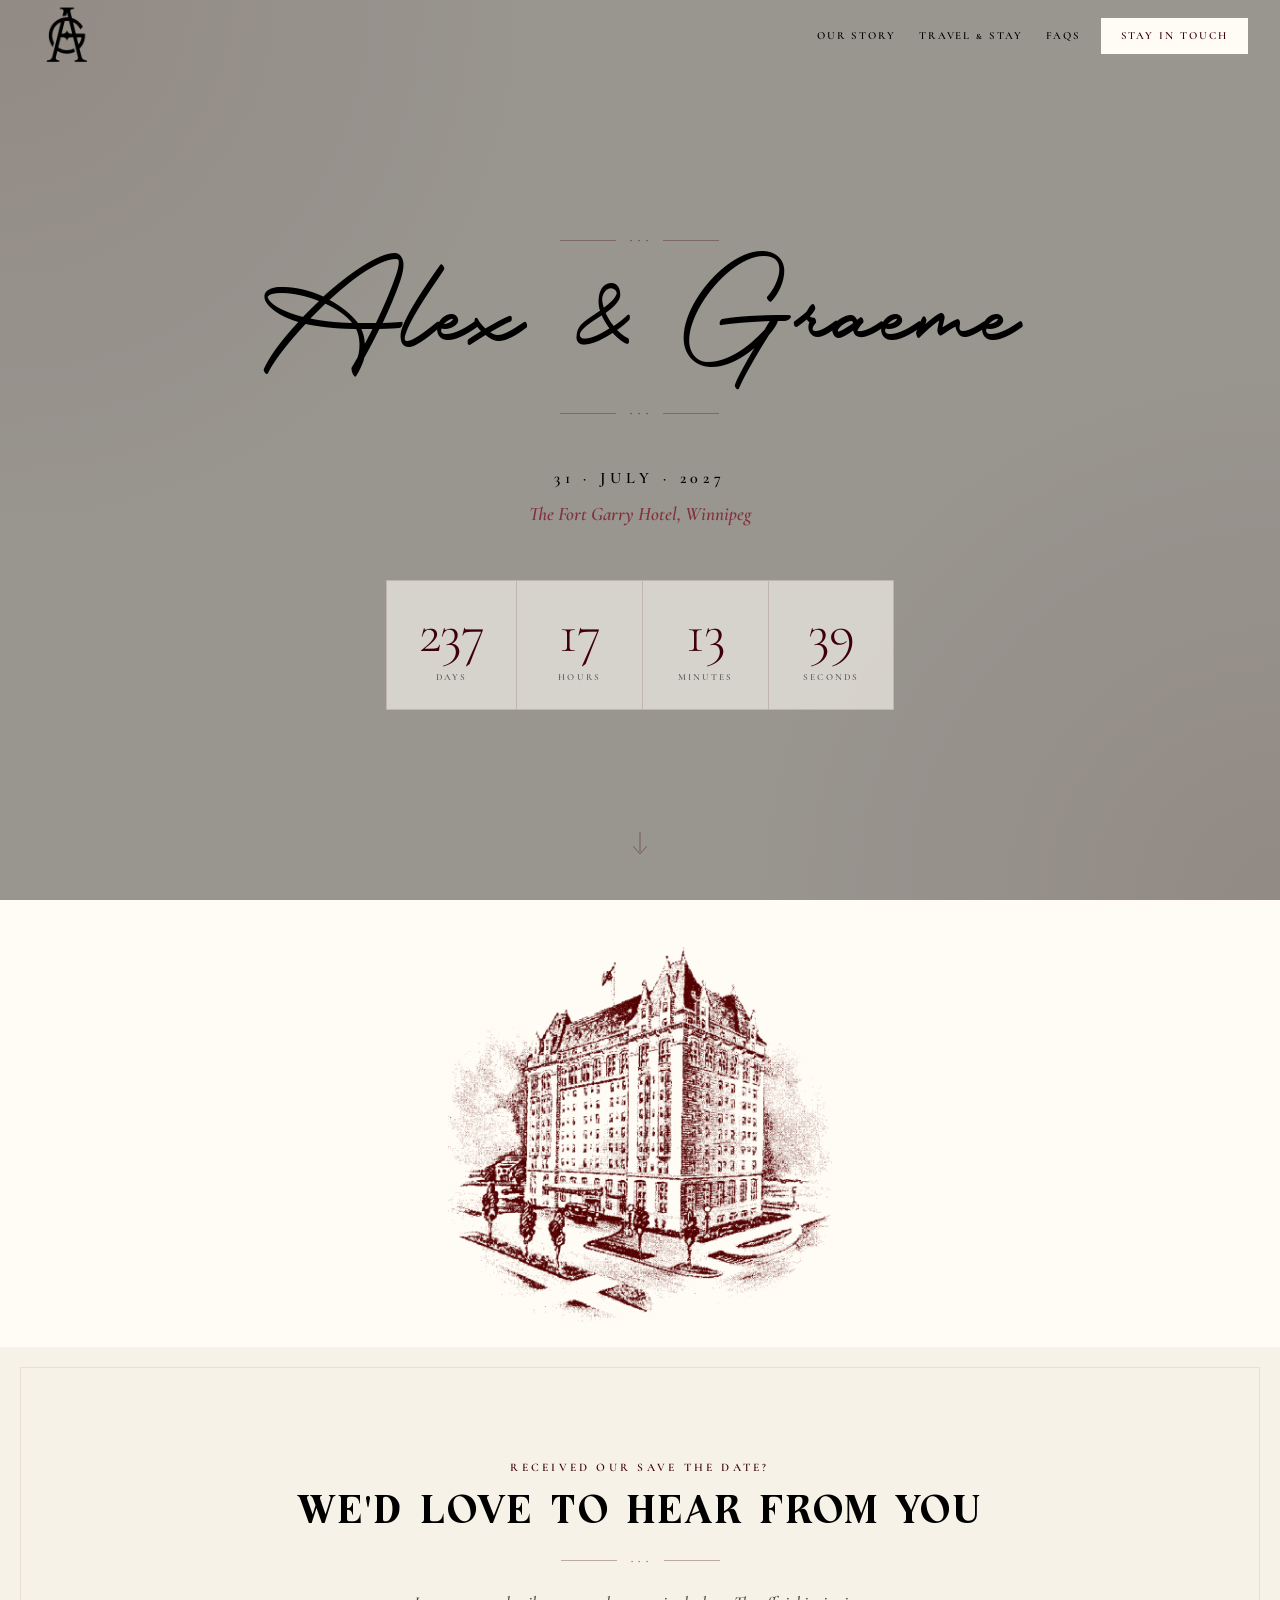
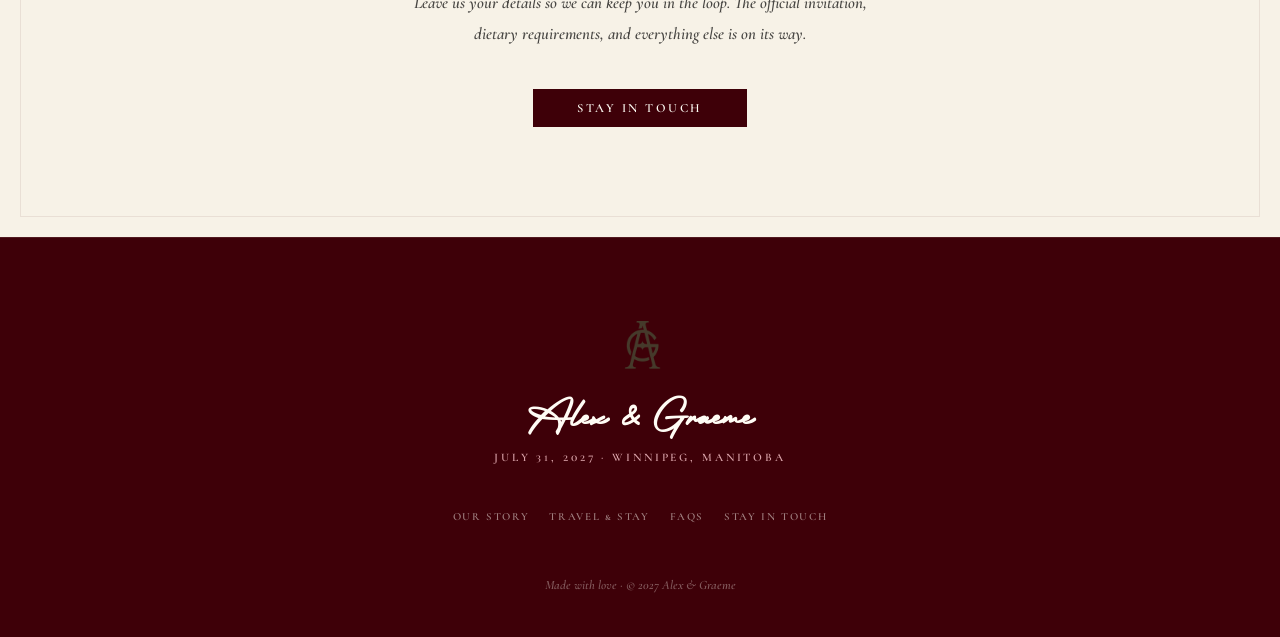
==== commit fa347900: "FAQ and Stay in Touch updates, carousel reordering, travel page text, form validation, progress bars" ====
--- a/index.html
+++ b/index.html
@@ -125,7 +125,7 @@
         <span class="gem">◆ ◆ ◆</span>
         <span class="line"></span>
       </div>
-      <p>Leave us your details and we'll keep you in the loop — the official invitation, meal choices, and everything else is on its way.</p>
+      <p>Leave us your details so we can keep you in the loop. The official invitation, dietary requirements, and everything else is on its way.</p>
       <a href="pages/stay-in-touch.html" class="btn btn-primary">Stay in Touch</a>
     </div>
   </section>
--- a/css/styles.css
+++ b/css/styles.css
@@ -564,6 +564,10 @@
   transform: scale(1.2);
 }
 
+.carousel-progress-bar-track {
+  display: none;
+}
+
 @media (max-width: 1023px) {
   :root {
     --carousel-items: 3;
@@ -587,6 +591,22 @@
 
   .carousel-arrow-next {
     right: 0.6rem;
+  }
+
+  .carousel-progress-bar-track {
+    display: block;
+    width: 100%;
+    height: 3px;
+    margin-top: 12px;
+    background-color: rgba(62, 0, 8, 0.15);
+    overflow: hidden;
+  }
+
+  .carousel-progress-bar-fill {
+    height: 100%;
+    width: 0%;
+    background-color: rgba(62, 0, 8, 0.6);
+    transition: width 0.3s ease;
   }
 }
 
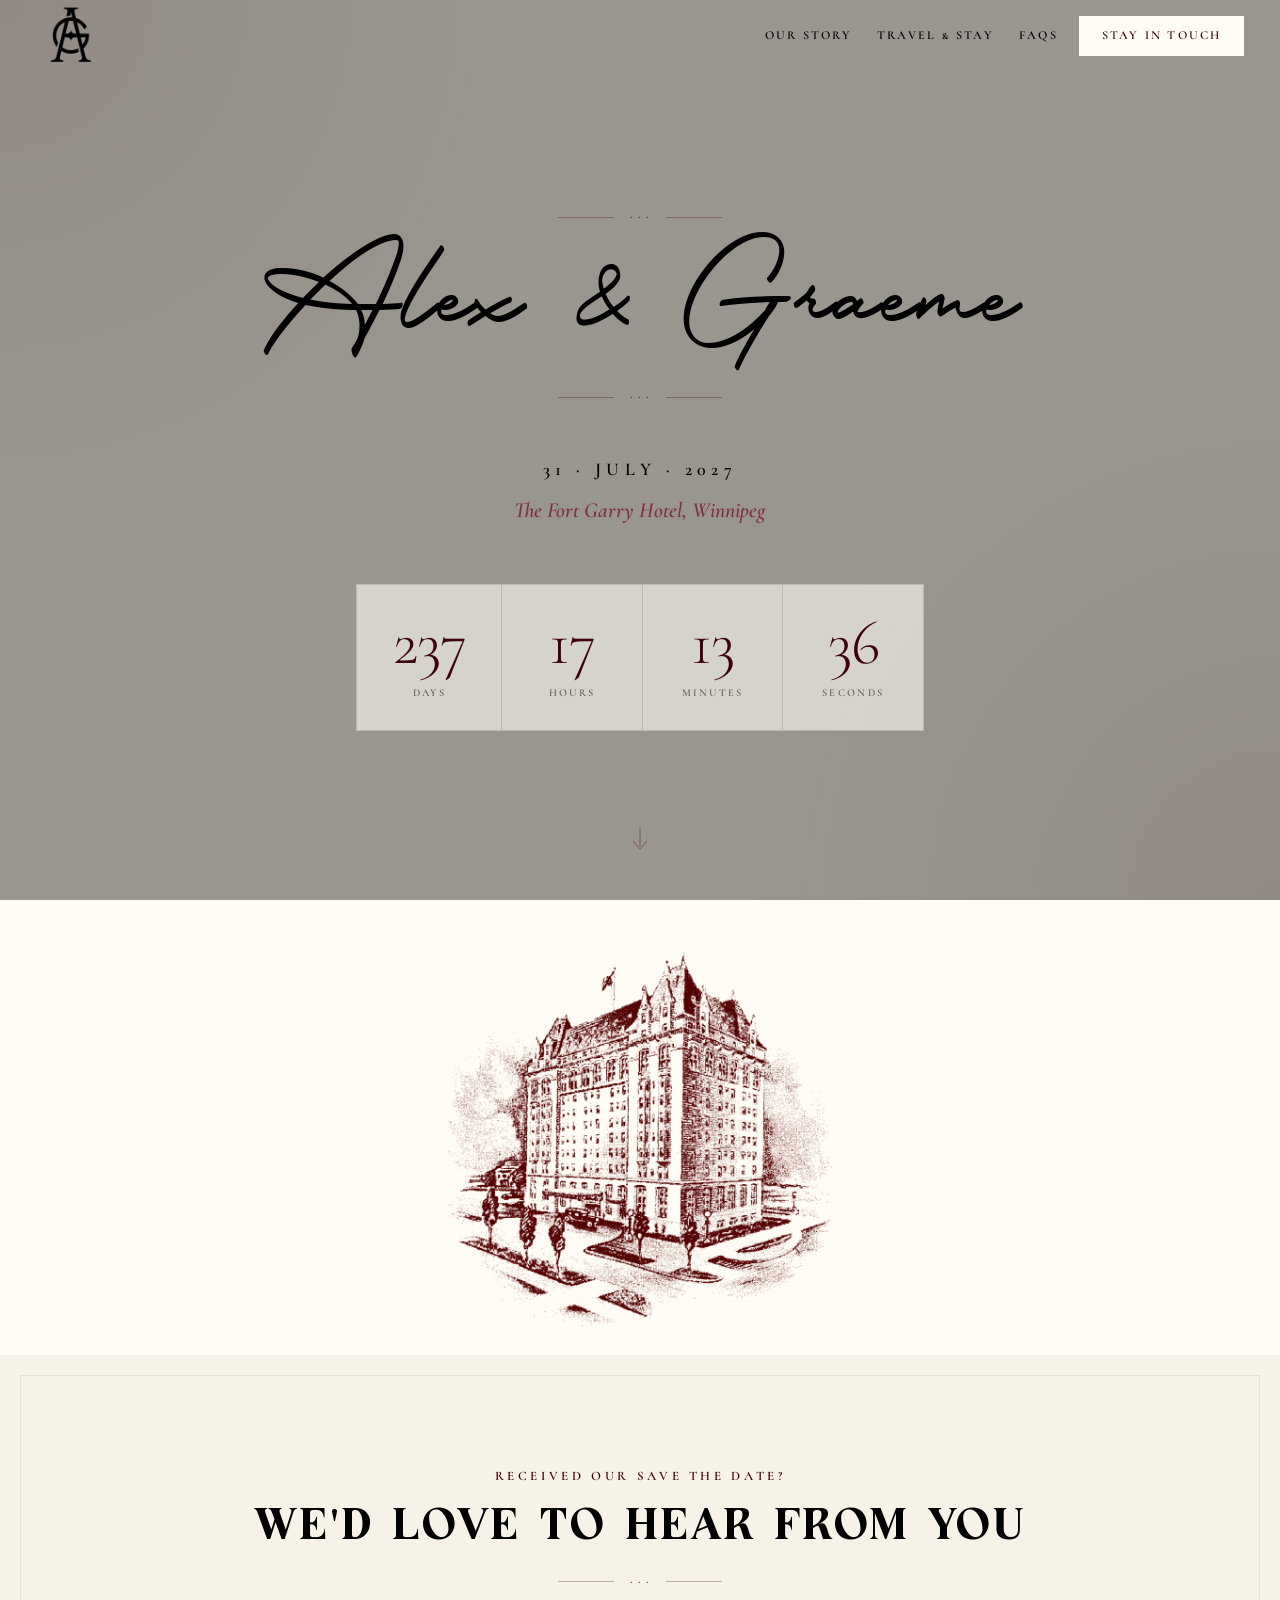
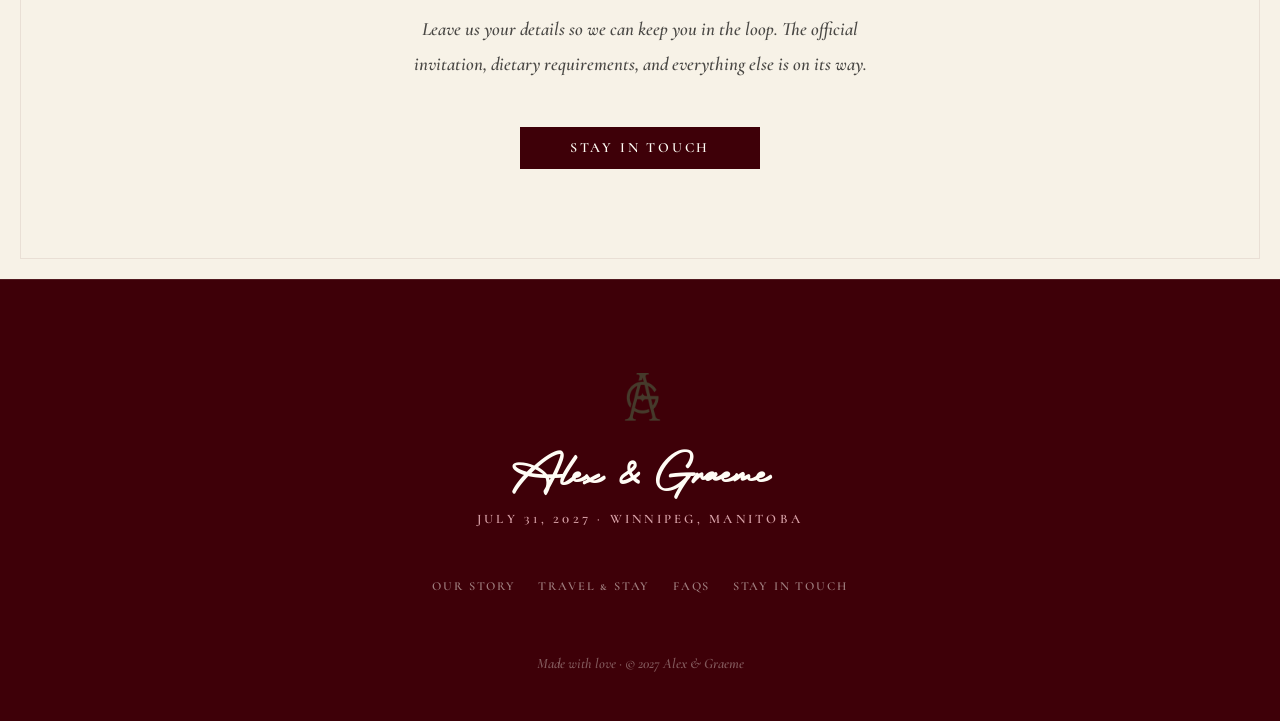
==== commit 3cdcf554: "Travel page content, transportation section, favicon, font size improvements, Our Story speaker labe" ====
--- a/index.html
+++ b/index.html
@@ -5,6 +5,7 @@
   <meta name="viewport" content="width=device-width, initial-scale=1.0">
   <meta name="description" content="Alex & Graeme are getting married! July 31, 2027 at The Fort Garry Hotel, Winnipeg. We'd love to celebrate with you.">
   <title>Alex &amp; Graeme — July 31, 2027 · Winnipeg</title>
+  <link rel="icon" type="image/png" href="assets/icons/monogram.png">
   <link rel="preconnect" href="https://fonts.googleapis.com">
   <link rel="preconnect" href="https://fonts.gstatic.com" crossorigin>
   <link rel="stylesheet" href="css/styles.css">
--- a/css/styles.css
+++ b/css/styles.css
@@ -59,12 +59,13 @@
 }
 
 html {
+  font-size: 112.5%;
   scroll-behavior: smooth;
 }
 
 body {
   font-family: var(--font-body);
-  font-size: 18px;
+  font-size: 20px;
   font-weight: 600;
   line-height: 1.75;
   color: var(--charcoal);
@@ -634,7 +635,12 @@
 }
 
 .story-entry .section-eyebrow {
+  font-family: var(--font-body);
+  font-size: 1.5em;
   font-weight: bold;
+  color: var(--burgundy);
+  text-transform: none;
+  letter-spacing: normal;
 }
 
 .story-entry p {
